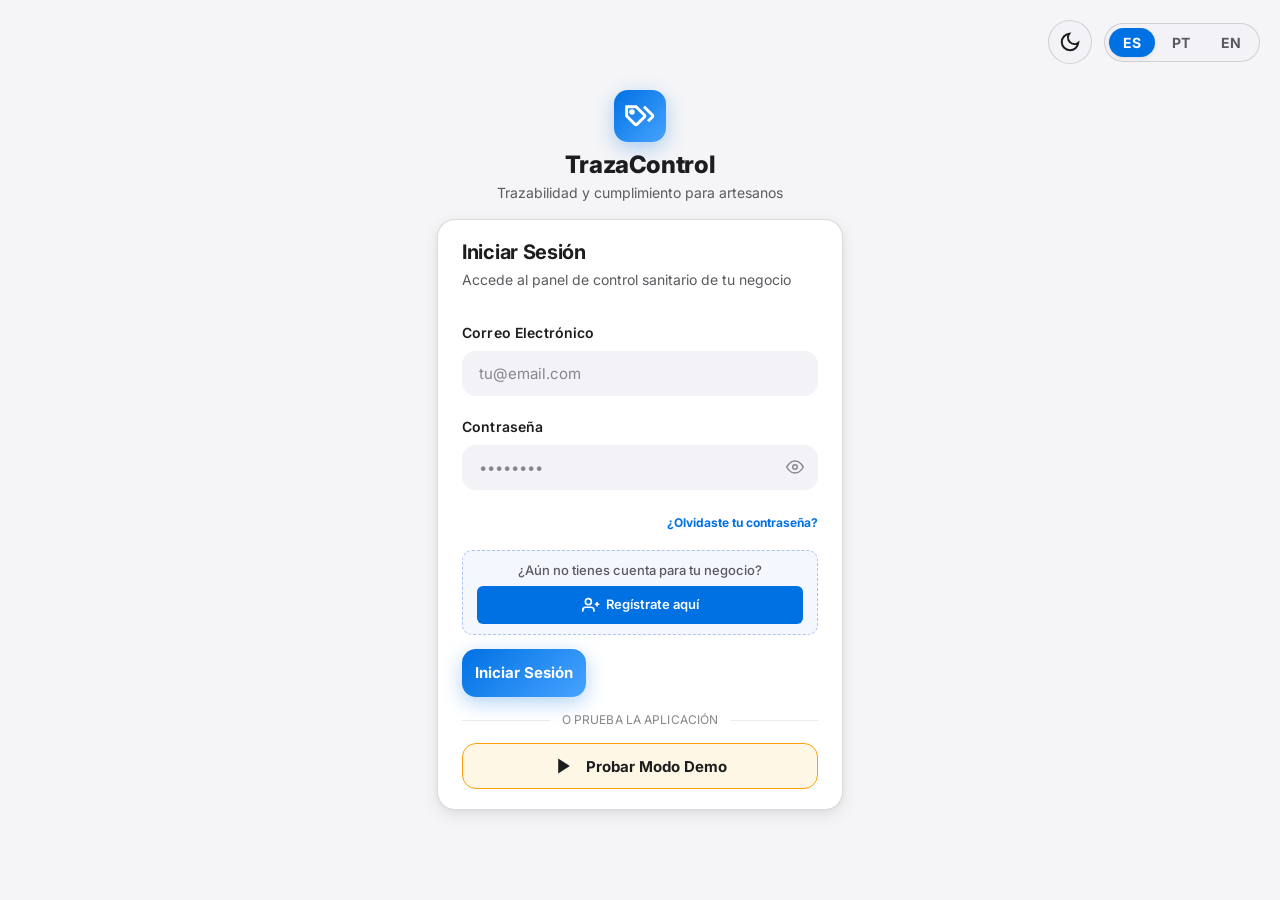
==== public/index.html @ 13695ba3 "Fix login feedback, remove duplicate registration, fix dashboard scroll clearance, and implement glo" ====
<!DOCTYPE html>
<html lang="es">
<head>
    <meta charset="UTF-8">
    <meta name="viewport" content="width=device-width, initial-scale=1.0, maximum-scale=1.0, user-scalable=no, viewport-fit=cover">
    <meta name="description" content="TrazaControl — Sistema Integral de Trazabilidad, APPCC y Seguridad Alimentaria para Pequeños Negocios y Artesanos Locales">
    <meta name="theme-color" content="#0071e3">
    <meta name="apple-mobile-web-app-capable" content="yes">
    <meta name="apple-mobile-web-app-status-bar-style" content="default">
    <title>TrazaControl — Gestión Sanitaria y Trazabilidad</title>

    <!-- Google Fonts: Inter -->
    <link rel="preconnect" href="https://fonts.googleapis.com">
    <link rel="preconnect" href="https://fonts.gstatic.com" crossorigin>
    <link href="https://fonts.googleapis.com/css2?family=Inter:wght@300;400;500;600;700;800&display=swap" rel="stylesheet">
    <link rel="manifest" href="manifest.json">

    <!-- CSS Design System -->
    <link rel="stylesheet" href="css/main.css?v=20260925_SECURE_AUTH_V2">
    <link rel="stylesheet" href="css/animations.css?v=20260925_SECURE_AUTH_V2">
    <link rel="stylesheet" href="css/components.css?v=20260925_SECURE_AUTH_V2">
    <link rel="stylesheet" href="css/layout.css?v=20260925_SECURE_AUTH_V2">
    <link rel="stylesheet" href="css/modules.css?v=20260925_SECURE_AUTH_V2">
</head>
<body>

    <!-- Toast Notification Container -->
    <div id="toast-container" class="toast-container"></div>



    <!-- ============================================================
         AUTH SCREEN (Login / Registration / Demo Entry)
         ============================================================ -->
    <div id="auth-screen" class="auth-screen">
        <!-- Floating Language Selector & Theme Toggle on Auth Screen -->
        <div class="auth-top-bar">
            <button class="theme-toggle-btn" id="auth-theme-toggle-btn" title="Modo Oscuro / Claro" aria-label="Cambiar tema">
                <svg viewBox="0 0 24 24" fill="none" stroke="currentColor" stroke-width="2.2"><path d="M21 12.79A9 9 0 1111.21 3 7 7 0 0021 12.79z"/></svg>
            </button>
            <div class="lang-selector">
                <button type="button" class="lang-btn active" data-lang="es" onclick="App.changeLanguage('es')">ES</button>
                <button type="button" class="lang-btn" data-lang="pt" onclick="App.changeLanguage('pt')">PT</button>
                <button type="button" class="lang-btn" data-lang="en" onclick="App.changeLanguage('en')">EN</button>
            </div>
        </div>

        <div class="auth-container">
            <div class="auth-logo">
                <div class="auth-logo-icon">
                    <svg viewBox="0 0 24 24" fill="none" stroke="currentColor" stroke-width="2.2">
                        <path d="M9 5H2v7l6.29 6.29a1 1 0 001.42 0l5.58-5.58a1 1 0 000-1.42L9 5z"/>
                        <circle cx="6" cy="9" r="1"/>
                        <path d="M15 5l6.29 6.29a1 1 0 010 1.42L18 16"/>
                    </svg>
                </div>
                <h1 data-i18n="app.name">TrazaControl</h1>
                <p class="text-secondary" data-i18n="app.tagline">Gestión de Trazabilidad y APPCC para Pequeños Negocios</p>
            </div>

            <!-- Login Form Card -->
            <div id="login-form-container" class="auth-card">
                <h2 data-i18n="auth.login_title">Iniciar Sesión</h2>
                <p class="auth-subtitle" data-i18n="auth.login_subtitle">Accede al panel de control sanitario de tu negocio</p>

                <div id="login-error" class="form-error mb-4" style="text-align: center;"></div>

                <form id="login-form">
                    <div class="form-group">
                        <label class="form-label" data-i18n="auth.email">Correo Electrónico</label>
                        <input type="email" id="login-email" class="form-input" placeholder="tu@email.com" required autocomplete="username">
                    </div>

                    <div class="form-group">
                        <label class="form-label" data-i18n="auth.password">Contraseña</label>
                        <div class="password-wrapper">
                            <input type="password" id="login-password" class="form-input" placeholder="••••••••" required autocomplete="current-password">
                            <button type="button" class="password-toggle-btn" onclick="Utils.togglePasswordVisibility('login-password', this)" title="Mostrar / Ocultar contraseña" aria-label="Mostrar u ocultar contraseña">
                                <svg viewBox="0 0 24 24" fill="none" stroke="currentColor" stroke-width="2"><path d="M1 12s4-8 11-8 11 8 11 8-4 8-11 8-11-8-11-8z"/><circle cx="12" cy="12" r="3"/></svg>
                            </button>
                        </div>
                    </div>

                    <div style="text-align: right; margin-top: -6px; margin-bottom: 8px;">
                        <button type="button" id="show-forgot-password" class="btn btn-ghost btn-sm" style="font-size: 12px; padding: 0; color: var(--primary);" data-i18n="auth.forgot_password">
                            ¿Olvidaste tu contraseña?
                        </button>
                    </div>

                    <!-- Apartado Regístrate (Solicitado por el usuario, ubicado justo bajo '¿Olvidaste tu contraseña?') -->
                    <div class="auth-register-box" style="margin-top: 6px; margin-bottom: 14px; padding: 10px 14px; background: rgba(37, 99, 235, 0.05); border: 1.5px dashed rgba(37, 99, 235, 0.35); border-radius: 10px; text-align: center;">
                        <div style="font-size: 13px; color: var(--text-secondary); margin-bottom: 6px; font-weight: 500;" data-i18n="auth.no_account_question">¿Aún no tienes cuenta para tu negocio?</div>
                        <button type="button" id="show-register-direct" class="btn btn-sm ripple-container" style="background: var(--primary); color: #fff; font-weight: 600; font-size: 13px; padding: 8px 12px; border: none; border-radius: 6px; display: flex; align-items: center; justify-content: center; gap: 6px; margin: 0 auto; width: 100%;">
                            <svg viewBox="0 0 24 24" width="16" height="16" fill="none" stroke="currentColor" stroke-width="2.2"><path d="M16 21v-2a4 4 0 0 0-4-4H5a4 4 0 0 0-4 4v2"/><circle cx="8.5" cy="7.5" r="4"/><line x1="20" y1="8" x2="20" y2="14"/><line x1="23" y1="11" x2="17" y2="11"/></svg>
                            <span data-i18n="auth.register_direct_btn">Regístrate aquí</span>
                        </button>
                    </div>

                    <!-- Error feedback right above submit button -->
                    <div id="login-error-bottom" class="form-error mb-3" style="text-align: center; justify-content: center; display: none;"></div>

                    <button type="submit" id="login-submit-btn" class="btn btn-primary btn-block ripple-container" style="padding: 13px; font-size: 15px;" data-i18n="auth.login_btn">
                        Iniciar Sesión
                    </button>
                </form>

                <div class="auth-divider">
                    <span data-i18n="auth.or_try_demo">O prueba la aplicación</span>
                </div>

                <!-- One-click Demo Access -->
                <button type="button" id="demo-btn" class="demo-btn ripple-container">
                    <svg viewBox="0 0 24 24" fill="currentColor">
                        <polygon points="5 3 19 12 5 21 5 3"/>
                    </svg>
                    <span data-i18n="auth.try_demo">Probar Modo Demo</span>
                </button>
            </div>

            <!-- Register Form Card -->
            <div id="register-form-container" class="auth-card hidden">
                <h2 data-i18n="auth.register_title">Registrar Negocio en Supabase</h2>
                <p class="auth-subtitle" data-i18n="auth.register_subtitle">Configura el control sanitario para tu obrador, fábrica o tienda</p>

                <div id="register-error" class="form-error mb-4" style="text-align: center;"></div>

                <form id="register-form">
                    <div class="form-group">
                        <label class="form-label" data-i18n="auth.business_name">Nombre del Negocio / Razón Social</label>
                        <input type="text" id="register-business" class="form-input" placeholder="Ej: Panadería El Obrador / Embutidos Sierra" required>
                    </div>

                    <div class="grid-2">
                        <div class="form-group">
                            <label class="form-label" data-i18n="auth.owner_name">Responsable / Titular</label>
                            <input type="text" id="register-name" class="form-input" placeholder="Nombre y apellidos" required>
                        </div>
                        <div class="form-group">
                            <label class="form-label" data-i18n="auth.business_type">Tipo de Negocio</label>
                            <select id="register-type" class="form-select" required>
                                <option value="bakery" data-i18n="auth.business_types.bakery">Panadería / Pastelería</option>
                                <option value="butchery" data-i18n="auth.business_types.butchery">Carnicería / Charcutería / Matadero</option>
                                <option value="curing" data-i18n="auth.business_types.curing">Secadero / Jamones / Embutidos</option>
                                <option value="dairy" data-i18n="auth.business_types.dairy">Quesería / Lácteos</option>
                                <option value="canning" data-i18n="auth.business_types.canning">Conservas Artesanales</option>
                                <option value="honey" data-i18n="auth.business_types.honey">Miel / Apicultura</option>
                                <option value="brewery" data-i18n="auth.business_types.brewery">Cervecería Artesanal</option>
                                <option value="restaurant" data-i18n="auth.business_types.restaurant">Restauración / Catering</option>
                                <option value="other" data-i18n="auth.business_types.other">Otro Negocio Alimentario</option>
                            </select>
                        </div>
                    </div>

                    <div class="grid-2">
                        <div class="form-group">
                            <label class="form-label" data-i18n="auth.cif_label">NIF / CIF o Registro Sanitario</label>
                            <input type="text" id="register-cif" class="form-input" placeholder="Ej: B12345678 / ES-10.000/B">
                        </div>
                        <div class="form-group">
                            <label class="form-label" data-i18n="auth.phone_label">Teléfono de Contacto</label>
                            <input type="tel" id="register-phone" class="form-input" placeholder="Ej: 600123456">
                        </div>
                    </div>

                    <div class="form-group">
                        <label class="form-label" data-i18n="auth.email">Correo Electrónico (Tu usuario)</label>
                        <input type="email" id="register-email" class="form-input" placeholder="tu@email.com" required autocomplete="username">
                    </div>

                    <div class="grid-2">
                        <div class="form-group">
                            <label class="form-label" data-i18n="auth.password">Contraseña</label>
                            <div class="password-wrapper">
                                <input type="password" id="register-password" class="form-input" placeholder="Mín. 8 caracteres" required autocomplete="new-password">
                                <button type="button" class="password-toggle-btn" onclick="Utils.togglePasswordVisibility('register-password', this)" title="Mostrar / Ocultar contraseña">
                                    <svg viewBox="0 0 24 24" fill="none" stroke="currentColor" stroke-width="2"><path d="M1 12s4-8 11-8 11 8 11 8-4 8-11 8-11-8-11-8z"/><circle cx="12" cy="12" r="3"/></svg>
                                </button>
                            </div>
                        </div>
                        <div class="form-group">
                            <label class="form-label" data-i18n="auth.confirm_password">Confirmar Contraseña</label>
                            <div class="password-wrapper">
                                <input type="password" id="register-confirm-password" class="form-input" placeholder="Repite contraseña" required autocomplete="new-password">
                                <button type="button" class="password-toggle-btn" onclick="Utils.togglePasswordVisibility('register-confirm-password', this)" title="Mostrar / Ocultar contraseña">
                                    <svg viewBox="0 0 24 24" fill="none" stroke="currentColor" stroke-width="2"><path d="M1 12s4-8 11-8 11 8 11 8-4 8-11 8-11-8-11-8z"/><circle cx="12" cy="12" r="3"/></svg>
                                </button>
                            </div>
                        </div>
                    </div>

                    <button type="submit" class="btn btn-primary btn-block ripple-container" style="padding: 13px; font-size: 15px;" data-i18n="auth.register_btn">
                        Guardar Datos en Supabase y Comenzar
                    </button>
                </form>

                <div class="auth-footer">
                    <span data-i18n="auth.have_account">¿Ya tienes cuenta?</span>
                    <button type="button" id="show-login" data-i18n="auth.login_link">Iniciar Sesión</button>
                </div>
            </div>

            <!-- Forgot Password Card -->
            <div id="forgot-form-container" class="auth-card hidden">
                <h2 data-i18n="auth.forgot_title">Recuperar Contraseña</h2>
                <p class="auth-subtitle" data-i18n="auth.forgot_subtitle">Introduce tu correo para recibir las instrucciones de recuperación</p>

                <div id="forgot-error" class="form-error mb-4" style="text-align: center;"></div>
                <div id="forgot-success" class="alert alert-success mb-4 hidden" style="padding: 12px; font-size: 13px; border-radius: 8px; text-align: center;"></div>

                <form id="forgot-form">
                    <div class="form-group">
                        <label class="form-label" data-i18n="auth.email">Correo Electrónico</label>
                        <input type="email" id="forgot-email" class="form-input" placeholder="tu@email.com" required autocomplete="username">
                    </div>

                    <button type="submit" class="btn btn-primary btn-block ripple-container" style="padding: 13px; font-size: 15px;" data-i18n="auth.send_recovery_btn">
                        Enviar Enlace de Recuperación
                    </button>
                </form>

                <div class="auth-footer">
                    <button type="button" id="show-login-from-forgot" data-i18n="auth.back_to_login">← Volver a Iniciar Sesión</button>
                </div>
            </div>
        </div>
    </div>

    <!-- ============================================================
         MAIN APP SHELL (Sidebar, Header, Main Content, Bottom Nav)
         ============================================================ -->
    <div id="app-container" class="app-container">

        <!-- Mobile Dimmer Overlay -->
        <div id="sidebar-overlay" class="sidebar-overlay" onclick="App.closeMobileMenu()"></div>

        <!-- Sidebar Navigation -->
        <aside id="sidebar" class="sidebar">
            <div class="sidebar-header">
                <div class="sidebar-logo">
                    <svg viewBox="0 0 24 24" fill="none" stroke="currentColor" stroke-width="2.2">
                        <path d="M9 5H2v7l6.29 6.29a1 1 0 001.42 0l5.58-5.58a1 1 0 000-1.42L9 5z"/>
                        <circle cx="6" cy="9" r="1"/>
                    </svg>
                </div>
                <div class="sidebar-brand">
                    <span class="sidebar-brand-name" data-i18n="app.name">TrazaControl</span>
                    <span class="sidebar-brand-tagline">APPCC & Trazabilidad</span>
                </div>
            </div>

            <!-- Desktop Collapse Toggle Button -->
            <button id="sidebar-toggle" class="sidebar-toggle" title="Contraer barra lateral" aria-label="Contraer barra lateral">
                <svg viewBox="0 0 24 24" fill="none" stroke="currentColor" stroke-width="2.5">
                    <polyline points="15 18 9 12 15 6"/>
                </svg>
            </button>

            <!-- Navigation Links Container -->
            <nav id="sidebar-nav" class="sidebar-nav"></nav>

            <!-- Sidebar User Profile Footer -->
            <div class="sidebar-footer">
                <div class="sidebar-user" id="sidebar-user-container">
                    <div class="avatar avatar-sm avatar-primary" id="sidebar-user-avatar">TC</div>
                    <div class="sidebar-user-info">
                        <div class="sidebar-user-name" id="sidebar-user-name">Usuario</div>
                        <div class="sidebar-user-email" id="sidebar-user-email">email@negocio.es</div>
                    </div>
                </div>
            </div>
        </aside>

        <!-- Main Content Area Wrapper -->
        <div class="main-content">
            <!-- Top Sticky Glass Header -->
            <header class="top-header">
                <div class="top-header-left">
                    <button class="mobile-menu-btn" id="mobile-menu-btn" onclick="App.toggleMobileMenu()" aria-label="Abrir Menú">
                        <div class="hamburger">
                            <span class="hamburger-line"></span>
                            <span class="hamburger-line"></span>
                            <span class="hamburger-line"></span>
                        </div>
                    </button>
                    <h1 class="page-title" id="page-title" data-i18n="nav.dashboard">Panel Principal</h1>
                </div>

                <div class="top-header-right">
                    <!-- Connection & Offline Sync Status Pill -->
                    <div id="connection-status-badge" class="connection-status-badge online" title="Estado de conexión con Supabase. Haz clic para sincronizar">
                        <span class="status-indicator-dot"></span>
                        <span class="status-text" id="connection-status-text" data-i18n="app.online">En línea</span>
                        <button type="button" id="manual-sync-btn" class="manual-sync-btn hidden" title="Sincronizar ahora con la nube" aria-label="Sincronizar">
                            <svg viewBox="0 0 24 24" fill="none" stroke="currentColor" stroke-width="2.2">
                                <path d="M21.5 2v6h-6M21.34 15.57a10 10 0 1 1-.57-8.38l5.67-5.67"/>
                            </svg>
                        </button>
                    </div>

                    <!-- Light / Dark Mode Toggle Button -->
                    <button class="theme-toggle-btn" id="theme-toggle-btn" title="Modo Oscuro / Claro" aria-label="Cambiar tema">
                        <svg viewBox="0 0 24 24" fill="none" stroke="currentColor" stroke-width="2.2"><path d="M21 12.79A9 9 0 1111.21 3 7 7 0 0021 12.79z"/></svg>
                    </button>

                    <!-- Header Logout Button -->
                    <button class="theme-toggle-btn header-logout-btn" id="header-logout-btn" title="Cerrar Sesión / Salir" aria-label="Cerrar Sesión">
                        <svg viewBox="0 0 24 24" fill="none" stroke="currentColor" stroke-width="2.2">
                            <path d="M9 21H5a2 2 0 01-2-2V5a2 2 0 012-2h4"/>
                            <polyline points="16 17 21 12 16 7"/>
                            <line x1="21" y1="12" x2="9" y2="12"/>
                        </svg>
                    </button>

                    <!-- Real-time Language Switcher ES / PT / EN -->
                    <div class="lang-selector">
                        <button type="button" class="lang-btn active" data-lang="es" onclick="App.changeLanguage('es')">ES</button>
                        <button type="button" class="lang-btn" data-lang="pt" onclick="App.changeLanguage('pt')">PT</button>
                        <button type="button" class="lang-btn" data-lang="en" onclick="App.changeLanguage('en')">EN</button>
                    </div>

                    <!-- Quick Notifications Bell -->
                    <div class="header-notifications">
                        <button class="notification-btn" onclick="App.navigateTo('dashboard')" aria-label="Notificaciones">
                            <svg viewBox="0 0 24 24" width="22" height="22" fill="none" stroke="currentColor" stroke-width="2.2">
                                <path d="M18 8A6 6 0 006 8c0 7-3 9-3 9h18s-3-2-3-9"/>
                                <path d="M13.73 21a2 2 0 01-3.46 0"/>
                            </svg>
                        </button>
                    </div>
                </div>
            </header>

            <!-- Offline Notification Banner (Para cámaras frigoríficas, secaderos y mataderos sin cobertura) -->
            <div id="offline-notification-bar" class="offline-notification-bar hidden">
                <div class="offline-bar-content">
                    <span class="offline-badge-icon">📡</span>
                    <div class="offline-message">
                        <strong data-i18n="offline.banner_title">Modo Sin Cobertura Activo (Cámaras / Secadero)</strong>
                        <span data-i18n="offline.banner_desc">Puedes seguir registrando temperaturas, lotes y tareas normalmente. Se guardan en este dispositivo y se sincronizarán al recuperar cobertura.</span>
                    </div>
                    <span id="offline-pending-badge" class="offline-pending-count">0 pendientes</span>
                </div>
            </div>

            <!-- Dynamic Views Injection Area -->
            <main class="content-area" id="content-area"></main>
        </div>

        <!-- Mobile Bottom Navigation Bar -->
        <nav class="bottom-nav" id="bottom-nav">
            <div class="bottom-nav-items" id="bottom-nav-items"></div>
        </nav>
    </div>

    <!-- Supabase Cloud Backend Configuration Modal -->
    <div id="supabase-modal" class="modal-overlay hidden">
        <div class="modal modal-lg">
            <div class="modal-header">
                <h3>⚙️ Configuración Supabase Cloud Backend</h3>
                <button class="modal-close" onclick="Utils.closeModal('supabase-modal')">
                    <svg viewBox="0 0 24 24" fill="none" stroke="currentColor" stroke-width="2"><path d="M18 6L6 18M6 6l12 12"/></svg>
                </button>
            </div>
            <div class="modal-body">
                <p class="text-secondary mb-4" style="font-size: 14px;">
                    Introduce el <strong>Project URL</strong> y la <strong>Anon / Public API Key</strong> de tu proyecto <code>trazacontrol</code> en Supabase para sincronizar usuarios y registros en tiempo real en la nube.
                </p>
                <form id="supabase-config-form" onsubmit="event.preventDefault(); SupabaseConfig.saveConfigFromModal();">
                    <div class="form-group">
                        <label class="form-label">Project URL (Supabase)</label>
                        <input type="url" id="supabase-url-input" class="form-input" placeholder="https://xxxxxxxxxxxxxxxxxxxx.supabase.co" required>
                        <span class="text-tertiary" style="font-size: 11px;">Encuéntralo en Supabase Dashboard &gt; Project Settings &gt; API &gt; Project URL</span>
                    </div>
                    <div class="form-group">
                        <label class="form-label">Anon / Public API Key</label>
                        <input type="text" id="supabase-key-input" class="form-input" placeholder="eyJhbGciOiJIUzI1NiIsInR5cCI6IkpXVCJ9..." required>
                        <span class="text-tertiary" style="font-size: 11px;">Encuéntralo en Supabase Dashboard &gt; Project Settings &gt; API &gt; Project API keys (anon public)</span>
                    </div>
                    <div class="modal-footer" style="padding: 12px 0 0 0; margin-top: 16px;">
                        <button type="button" class="btn btn-secondary" onclick="Utils.closeModal('supabase-modal')">Cerrar</button>
                        <button type="submit" class="btn btn-primary ripple-container">Guardar y Probar Conexión</button>
                    </div>
                </form>
            </div>
        </div>
    </div>

    <!-- Password Reset / Update Modal (Triggered on password recovery) -->
    <div id="update-password-modal" class="modal-overlay hidden">
        <div class="modal">
            <div class="modal-header">
                <h3>Establecer Nueva Contraseña</h3>
            </div>
            <div class="modal-body">
                <p class="text-secondary mb-4" style="font-size: 13px;">Introduce tu nueva contraseña segura para acceder a TrazaControl.</p>
                <div id="update-password-error" class="form-error mb-3" style="text-align: center;"></div>
                <form id="update-password-form">
                    <div class="form-group">
                        <label class="form-label">Nueva Contraseña</label>
                        <div class="password-wrapper">
                            <input type="password" id="reset-new-password" class="form-input" placeholder="Mínimo 8 caracteres" required autocomplete="new-password">
                            <button type="button" class="password-toggle-btn" onclick="Utils.togglePasswordVisibility('reset-new-password', this)" title="Mostrar / Ocultar contraseña">
                                <svg viewBox="0 0 24 24" fill="none" stroke="currentColor" stroke-width="2"><path d="M1 12s4-8 11-8 11 8 11 8-4 8-11 8-11-8-11-8z"/><circle cx="12" cy="12" r="3"/></svg>
                            </button>
                        </div>
                    </div>
                    <div class="form-group">
                        <label class="form-label">Confirmar Contraseña</label>
                        <div class="password-wrapper">
                            <input type="password" id="reset-confirm-password" class="form-input" placeholder="Repite la contraseña" required autocomplete="new-password">
                            <button type="button" class="password-toggle-btn" onclick="Utils.togglePasswordVisibility('reset-confirm-password', this)" title="Mostrar / Ocultar contraseña">
                                <svg viewBox="0 0 24 24" fill="none" stroke="currentColor" stroke-width="2"><path d="M1 12s4-8 11-8 11 8 11 8-4 8-11 8-11-8-11-8z"/><circle cx="12" cy="12" r="3"/></svg>
                            </button>
                        </div>
                    </div>
                    <div class="modal-footer" style="padding: 12px 0 0 0; margin-top: 16px;">
                        <button type="submit" class="btn btn-primary btn-block ripple-container">Guardar Contraseña</button>
                    </div>
                </form>
            </div>
        </div>
    </div>

    <!-- ============================================================
         SCRIPTS: Core Libraries & Modules (Loaded in dependency order)
         ============================================================ -->
    <!-- 0. Supabase Backend SDK (Local Vendor Bundle) & Configuration -->
    <script src="js/vendor/supabase.min.js"></script>
    <script src="js/supabase-config.js?v=20260828_SUPABASE"></script>

    <!-- 1. Database & Persistence Layer -->
    <script src="js/db.js?v=20260925_OFFLINE_V1"></script>
    <!-- 1b. Offline Synchronization Engine (Cold rooms / Secaderos) -->
    <script src="js/sync.js?v=20260925_OFFLINE_V1"></script>

    <!-- 2. Utilities & Helper Functions -->
    <script src="js/utils.js?v=20260925_OFFLINE_V1"></script>

    <!-- 3. Internationalization Engine (ES/PT/EN) -->
    <script src="js/i18n.js?v=20260925_OFFLINE_V1"></script>

    <!-- 4. User Authentication & Session Engine -->
    <script src="js/auth.js?v=20260925_OFFLINE_V1"></script>

    <!-- 6. Demo Dataset Generator -->
    <script src="js/demo-data.js?v=20260925_OFFLINE_V1"></script>

    <!-- 7. Functional Business Modules -->
    <script src="js/modules/dashboard.js?v=20260925_OFFLINE_V1"></script>
    <script src="js/modules/traceability.js?v=20260925_OFFLINE_V1"></script>
    <script src="js/modules/temperature.js?v=20260925_OFFLINE_V1"></script>
    <script src="js/modules/pest-control.js?v=20260925_OFFLINE_V1"></script>
    <script src="js/modules/cleaning.js?v=20260925_OFFLINE_V1"></script>
    <script src="js/modules/water.js?v=20260925_OFFLINE_V1"></script>
    <script src="js/modules/incidents.js?v=20260925_OFFLINE_V1"></script>
    <script src="js/modules/stock.js?v=20260925_OFFLINE_V1"></script>
    <script src="js/modules/recipes.js?v=20260925_OFFLINE_V1"></script>
    <script src="js/modules/suppliers.js?v=20260925_OFFLINE_V1"></script>
    <script src="js/modules/goods-entry.js?v=20260925_OFFLINE_V1"></script>
    <script src="js/modules/reports.js?v=20260925_OFFLINE_V1"></script>

    <!-- 8. Master Application Orchestrator & Router -->
    <script src="js/app.js?v=20260925_OFFLINE_V1"></script>
</body>
</html>
---- public/css/main.css ----
/* ============================================================
   TrazaControl — Design System (Apple-Inspired)
   Premium visual system with Accessible Sizing & Dark/Light Themes
   ============================================================ */

/* ---- Google Fonts ---- */
@import url('https://fonts.googleapis.com/css2?family=Inter:wght@300;400;500;600;700;800&display=swap');

/* ============================================================
   CSS Custom Properties — Light Theme (Default)
   ============================================================ */
:root {
    /* ---- Primary Palette ---- */
    --primary: #0071E3;
    --primary-hover: #005BB5;
    --primary-light: #47A3FF;
    --primary-ultra-light: #EBF5FF;
    --primary-gradient: linear-gradient(135deg, #0071E3 0%, #47A3FF 100%);
    --primary-gradient-hover: linear-gradient(135deg, #005BB5 0%, #3095FF 100%);

    /* ---- Semantic Colors ---- */
    --success: #28CD41;
    --success-light: #EAFBF0;
    --success-hover: #22B038;
    --warning: #FF9F0A;
    --warning-light: #FFF7E6;
    --warning-hover: #E08C08;
    --danger: #FF3B30;
    --danger-light: #FFEBEA;
    --danger-hover: #D92D23;
    --info: #5E5CE6;
    --info-light: #F0F0FC;

    /* ---- Neutral Palette ---- */
    --gray-50: #F9FAFB;
    --gray-100: #F2F2F7;
    --gray-200: #E5E5EA;
    --gray-300: #D1D1D6;
    --gray-400: #C7C7CC;
    --gray-500: #AEAEB2;
    --gray-600: #8E8E93;
    --gray-700: #636366;
    --gray-800: #3A3A3C;
    --gray-900: #2C2C2E;
    --gray-950: #1C1C1E;

    /* ---- Background Colors ---- */
    --bg-primary: #F5F5F7;
    --bg-secondary: #FFFFFF;
    --bg-card: #FFFFFF;
    --bg-card-hover: #FBFBFC;
    --bg-glass: rgba(255, 255, 255, 0.78);
    --bg-glass-strong: rgba(255, 255, 255, 0.92);
    --bg-overlay: rgba(0, 0, 0, 0.45);
    --bg-sidebar: #FFFFFF;
    --bg-input: #F2F2F7;
    --bg-input-focus: #FFFFFF;

    /* ---- Text Colors (High Contrast for Readability) ---- */
    --text-primary: #1D1D1F;
    --text-secondary: #5A5A60;
    --text-tertiary: #86868B;
    --text-inverse: #FFFFFF;
    --text-link: #0071E3;

    /* ---- Border Colors ---- */
    --border-light: rgba(0, 0, 0, 0.08);
    --border-medium: rgba(0, 0, 0, 0.14);
    --border-strong: rgba(0, 0, 0, 0.22);
    --border-focus: #0071E3;
    --border-success: #28CD41;
    --border-warning: #FF9F0A;
    --border-danger: #FF3B30;

    /* ---- Shadows ---- */
    --shadow-xs: 0 1px 2px rgba(0, 0, 0, 0.05);
    --shadow-sm: 0 2px 5px rgba(0, 0, 0, 0.06), 0 1px 2px rgba(0, 0, 0, 0.04);
    --shadow-md: 0 6px 18px rgba(0, 0, 0, 0.08), 0 2px 6px rgba(0, 0, 0, 0.04);
    --shadow-lg: 0 12px 36px rgba(0, 0, 0, 0.1), 0 4px 12px rgba(0, 0, 0, 0.05);
    --shadow-xl: 0 20px 50px rgba(0, 0, 0, 0.14), 0 8px 20px rgba(0, 0, 0, 0.06);
    --shadow-2xl: 0 30px 70px rgba(0, 0, 0, 0.18), 0 12px 28px rgba(0, 0, 0, 0.08);
    --shadow-primary: 0 6px 20px rgba(0, 113, 227, 0.3);
    --shadow-card-hover: 0 14px 40px rgba(0, 0, 0, 0.12), 0 4px 12px rgba(0, 0, 0, 0.06);

    /* ---- Border Radius ---- */
    --radius-xs: 8px;
    --radius-sm: 10px;
    --radius-md: 14px;
    --radius-lg: 18px;
    --radius-xl: 24px;
    --radius-2xl: 30px;
    --radius-full: 9999px;

    /* ---- Spacing Scale ---- */
    --space-1: 4px;
    --space-2: 8px;
    --space-3: 12px;
    --space-4: 16px;
    --space-5: 20px;
    --space-6: 24px;
    --space-7: 28px;
    --space-8: 32px;
    --space-10: 40px;
    --space-12: 48px;

    /* ---- Calibrated Typography (Clear, Sharp & Readable) ---- */
    --font-family: 'Inter', -apple-system, BlinkMacSystemFont, 'SF Pro Display', 'Segoe UI', Roboto, sans-serif;
    --font-mono: 'SF Mono', Consolas, Menlo, monospace;

    --text-xs: 0.75rem;     /* 12px */
    --text-sm: 0.875rem;    /* 14px */
    --text-base: 0.9375rem; /* 15px */
    --text-md: 1rem;        /* 16px */
    --text-lg: 1.125rem;    /* 18px */
    --text-xl: 1.25rem;     /* 20px */
    --text-2xl: 1.5rem;     /* 24px */
    --text-3xl: 1.875rem;   /* 30px */
    --text-4xl: 2.25rem;    /* 36px */

    --leading-tight: 1.25;
    --leading-normal: 1.5;
    --leading-relaxed: 1.6;

    --tracking-tight: -0.015em;
    --tracking-normal: 0;
    --tracking-wide: 0.01em;

    /* ---- Layout Dimensions ---- */
    --sidebar-width: 250px;
    --sidebar-collapsed-width: 76px;
    --header-height: 64px;
    --bottom-nav-height: 68px;

    /* ---- Z-Index Scale ---- */
    --z-dropdown: 1000;
    --z-sticky: 1020;
    --z-fixed: 1030;
    --z-overlay: 1040;
    --z-modal: 1050;
    --z-toast: 1060;
    --z-tooltip: 1070;

    /* ---- Transitions ---- */
    --ease-out: cubic-bezier(0.16, 1, 0.3, 1);
    --duration-fast: 180ms;
    --duration-normal: 260ms;
    --duration-slow: 380ms;
}

/* ============================================================
   Dark Theme Overrides [data-theme="dark"]
   ============================================================ */
[data-theme="dark"] {
    --primary: #2997FF;
    --primary-hover: #47A3FF;
    --primary-light: #70B8FF;
    --primary-ultra-light: rgba(41, 151, 255, 0.16);
    --primary-gradient: linear-gradient(135deg, #2997FF 0%, #70B8FF 100%);
    --primary-gradient-hover: linear-gradient(135deg, #47A3FF 0%, #8AC5FF 100%);

    --success: #30D158;
    --success-light: rgba(48, 209, 88, 0.16);
    --success-hover: #34E062;
    --warning: #FF9F0A;
    --warning-light: rgba(255, 159, 10, 0.16);
    --warning-hover: #FFB340;
    --danger: #FF453A;
    --danger-light: rgba(255, 69, 58, 0.18);
    --danger-hover: #FF6961;
    --info: #6B68FF;
    --info-light: rgba(107, 104, 255, 0.16);

    --gray-50: #1C1C1E;
    --gray-100: #2C2C2E;
    --gray-200: #3A3A3C;
    --gray-300: #48484A;
    --gray-400: #636366;
    --gray-500: #8E8E93;
    --gray-600: #AEAEB2;
    --gray-700: #C7C7CC;
    --gray-800: #D1D1D6;
    --gray-900: #E5E5EA;
    --gray-950: #F2F2F7;

    --bg-primary: #000000;
    --bg-secondary: #121214;
    --bg-card: #1C1C1E;
    --bg-card-hover: #242426;
    --bg-glass: rgba(28, 28, 30, 0.82);
    --bg-glass-strong: rgba(28, 28, 30, 0.94);
    --bg-overlay: rgba(0, 0, 0, 0.75);
    --bg-sidebar: #121214;
    --bg-input: #2C2C2E;
    --bg-input-focus: #3A3A3C;

    --text-primary: #FFFFFF;
    --text-secondary: #B0B0B8;
    --text-tertiary: #808088;
    --text-inverse: #1C1C1E;
    --text-link: #2997FF;

    --border-light: rgba(255, 255, 255, 0.1);
    --border-medium: rgba(255, 255, 255, 0.18);
    --border-strong: rgba(255, 255, 255, 0.28);
    --border-focus: #2997FF;

    --shadow-xs: 0 1px 2px rgba(0, 0, 0, 0.4);
    --shadow-sm: 0 2px 6px rgba(0, 0, 0, 0.4);
    --shadow-md: 0 8px 24px rgba(0, 0, 0, 0.45);
    --shadow-lg: 0 16px 44px rgba(0, 0, 0, 0.55);
    --shadow-card-hover: 0 18px 48px rgba(0, 0, 0, 0.65);
}

/* ============================================================
   Base / Reset Styles
   ============================================================ */
*, *::before, *::after {
    box-sizing: border-box;
    margin: 0;
    padding: 0;
}

html {
    font-size: 16px;
    -webkit-text-size-adjust: 100%;
    -webkit-font-smoothing: antialiased;
    -moz-osx-font-smoothing: grayscale;
    text-rendering: optimizeLegibility;
}

body {
    font-family: var(--font-family);
    font-size: var(--text-base);
    line-height: var(--leading-normal);
    color: var(--text-primary);
    background-color: var(--bg-primary);
    overflow-x: hidden;
    min-height: 100vh;
    transition: background-color var(--duration-normal) var(--ease-out), color var(--duration-normal) var(--ease-out);
}

/* ============================================================
   Typography
   ============================================================ */
h1, h2, h3, h4, h5, h6 {
    font-family: var(--font-family);
    color: var(--text-primary);
    font-weight: 700;
    line-height: var(--leading-tight);
    letter-spacing: var(--tracking-tight);
}

h1 { font-size: var(--text-4xl); font-weight: 800; }
h2 { font-size: var(--text-3xl); }
h3 { font-size: var(--text-2xl); }
h4 { font-size: var(--text-xl); font-weight: 600; }
h5 { font-size: var(--text-lg); font-weight: 600; }
h6 { font-size: var(--text-md); font-weight: 600; }

p {
    margin-bottom: var(--space-4);
    color: var(--text-secondary);
}

p:last-child {
    margin-bottom: 0;
}

strong, b {
    font-weight: 600;
    color: var(--text-primary);
}

a {
    color: var(--text-link);
    text-decoration: none;
    transition: color var(--duration-fast) var(--ease-out);
}

a:hover {
    color: var(--primary-hover);
}

code {
    font-family: var(--font-mono);
    font-size: 0.9em;
    padding: 3px 8px;
    border-radius: var(--radius-xs);
    background: var(--gray-100);
    color: var(--primary);
    font-weight: 600;
}

/* ============================================================
   Accessibility: High Contrast & Visible Elements
   ============================================================ */
:focus-visible {
    outline: 3px solid var(--primary);
    outline-offset: 2px;
}

button, input, select, textarea {
    font-family: inherit;
    font-size: inherit;
}

button {
    cursor: pointer;
    border: none;
    background: none;
    color: inherit;
    touch-action: manipulation;
}

/* Selection */
::selection {
    background: var(--primary-ultra-light);
    color: var(--primary);
}

/* Scrollbar */
::-webkit-scrollbar {
    width: 8px;
    height: 8px;
}

::-webkit-scrollbar-track {
    background: transparent;
}

::-webkit-scrollbar-thumb {
    background: var(--gray-300);
    border-radius: var(--radius-full);
}

::-webkit-scrollbar-thumb:hover {
    background: var(--gray-400);
}

/* ============================================================
   Utility Classes
   ============================================================ */
.hidden { display: none !important; }
.flex { display: flex; }
.flex-col { flex-direction: column; }
.items-center { align-items: center; }
.justify-between { justify-content: space-between; }
.justify-center { justify-content: center; }
.gap-2 { gap: var(--space-2); }
.gap-3 { gap: var(--space-3); }
.gap-4 { gap: var(--space-4); }
.gap-6 { gap: var(--space-6); }
.flex-wrap { flex-wrap: wrap; }
.text-center { text-align: center; }
.text-right { text-align: right; }
.font-semibold { font-weight: 600; }
.font-bold { font-weight: 700; }
.text-sm { font-size: var(--text-sm); }
.text-xs { font-size: var(--text-xs); }
.text-2xl { font-size: var(--text-2xl); }
.text-secondary { color: var(--text-secondary); }
.text-danger { color: var(--danger) !important; }
.text-success { color: var(--success) !important; }
.text-warning { color: var(--warning) !important; }
.mb-2 { margin-bottom: var(--space-2); }
.mb-4 { margin-bottom: var(--space-4); }
.mb-6 { margin-bottom: var(--space-6); }
.mb-8 { margin-bottom: var(--space-8); }
.mt-2 { margin-top: var(--space-2); }
.mt-4 { margin-top: var(--space-4); }
.mt-8 { margin-top: var(--space-8); }
.ml-auto { margin-left: auto; }
.divider {
    height: 1px;
    background: var(--border-light);
    margin: var(--space-6) 0;
}
---- public/css/animations.css ----
/* ============================================================
   TrazaControl — Animations & Transitions
   Premium micro-animations for delightful UX
   ============================================================ */

/* ============================================================
   Keyframe Definitions
   ============================================================ */

/* ---- Fade Animations ---- */
@keyframes fadeIn {
    from { opacity: 0; }
    to { opacity: 1; }
}

@keyframes fadeOut {
    from { opacity: 1; }
    to { opacity: 0; }
}

@keyframes fadeInUp {
    from {
        opacity: 0;
        transform: translateY(20px);
    }
    to {
        opacity: 1;
        transform: translateY(0);
    }
}

@keyframes fadeInDown {
    from {
        opacity: 0;
        transform: translateY(-20px);
    }
    to {
        opacity: 1;
        transform: translateY(0);
    }
}

@keyframes fadeInLeft {
    from {
        opacity: 0;
        transform: translateX(-20px);
    }
    to {
        opacity: 1;
        transform: translateX(0);
    }
}

@keyframes fadeInRight {
    from {
        opacity: 0;
        transform: translateX(20px);
    }
    to {
        opacity: 1;
        transform: translateX(0);
    }
}

/* ---- Scale Animations ---- */
@keyframes scaleIn {
    from {
        opacity: 0;
        transform: scale(0.9);
    }
    to {
        opacity: 1;
        transform: scale(1);
    }
}

@keyframes scaleOut {
    from {
        opacity: 1;
        transform: scale(1);
    }
    to {
        opacity: 0;
        transform: scale(0.9);
    }
}

@keyframes popIn {
    0% {
        opacity: 0;
        transform: scale(0.5);
    }
    70% {
        transform: scale(1.05);
    }
    100% {
        opacity: 1;
        transform: scale(1);
    }
}

@keyframes bounceIn {
    0% {
        opacity: 0;
        transform: scale(0.3);
    }
    50% {
        transform: scale(1.05);
    }
    70% {
        transform: scale(0.95);
    }
    100% {
        opacity: 1;
        transform: scale(1);
    }
}

/* ---- Slide Animations ---- */
@keyframes slideInRight {
    from {
        opacity: 0;
        transform: translateX(100%);
    }
    to {
        opacity: 1;
        transform: translateX(0);
    }
}

@keyframes slideOutRight {
    from {
        opacity: 1;
        transform: translateX(0);
    }
    to {
        opacity: 0;
        transform: translateX(100%);
    }
}

@keyframes slideInLeft {
    from {
        opacity: 0;
        transform: translateX(-100%);
    }
    to {
        opacity: 1;
        transform: translateX(0);
    }
}

@keyframes slideInUp {
    from {
        transform: translateY(100%);
    }
    to {
        transform: translateY(0);
    }
}

@keyframes slideInDown {
    from {
        transform: translateY(-100%);
    }
    to {
        transform: translateY(0);
    }
}

@keyframes slideOutDown {
    from {
        transform: translateY(0);
    }
    to {
        transform: translateY(100%);
    }
}

/* ---- Pulse & Glow ---- */
@keyframes pulse {
    0%, 100% {
        opacity: 1;
    }
    50% {
        opacity: 0.5;
    }
}

@keyframes pulseRing {
    0% {
        transform: scale(0.8);
        opacity: 1;
    }
    100% {
        transform: scale(2.2);
        opacity: 0;
    }
}

@keyframes glow {
    0%, 100% {
        box-shadow: 0 0 5px rgba(0, 122, 255, 0.3);
    }
    50% {
        box-shadow: 0 0 20px rgba(0, 122, 255, 0.6);
    }
}

@keyframes borderGlow {
    0%, 100% {
        border-color: var(--primary);
        box-shadow: 0 0 0 0 rgba(0, 122, 255, 0);
    }
    50% {
        border-color: var(--primary-light);
        box-shadow: 0 0 0 4px rgba(0, 122, 255, 0.1);
    }
}

/* ---- Ripple Effect ---- */
@keyframes ripple {
    to {
        transform: scale(4);
        opacity: 0;
    }
}

/* ---- Skeleton Loading ---- */
@keyframes shimmer {
    0% {
        background-position: -200% 0;
    }
    100% {
        background-position: 200% 0;
    }
}

/* ---- Spin ---- */
@keyframes spin {
    from {
        transform: rotate(0deg);
    }
    to {
        transform: rotate(360deg);
    }
}

/* ---- Shake ---- */
@keyframes shake {
    0%, 100% { transform: translateX(0); }
    10%, 30%, 50%, 70%, 90% { transform: translateX(-4px); }
    20%, 40%, 60%, 80% { transform: translateX(4px); }
}

/* ---- Float ---- */
@keyframes float {
    0%, 100% {
        transform: translateY(0);
    }
    50% {
        transform: translateY(-6px);
    }
}

/* ---- Counter / Number Roll ---- */
@keyframes countUp {
    from {
        opacity: 0;
        transform: translateY(100%);
    }
    to {
        opacity: 1;
        transform: translateY(0);
    }
}

/* ---- Progress Bar Fill ---- */
@keyframes progressFill {
    from {
        width: 0%;
    }
}

/* ---- Checkmark Draw ---- */
@keyframes drawCheck {
    to {
        stroke-dashoffset: 0;
    }
}

/* ---- Toast Slide ---- */
@keyframes toastSlideIn {
    from {
        transform: translateX(100%) scale(0.95);
        opacity: 0;
    }
    to {
        transform: translateX(0) scale(1);
        opacity: 1;
    }
}

@keyframes toastSlideOut {
    from {
        transform: translateX(0) scale(1);
        opacity: 1;
    }
    to {
        transform: translateX(100%) scale(0.95);
        opacity: 0;
    }
}

/* ---- Overlay ---- */
@keyframes overlayFadeIn {
    from { background-color: rgba(0, 0, 0, 0); }
    to { background-color: rgba(0, 0, 0, 0.4); }
}

/* ---- Dot Pulse (Loading) ---- */
@keyframes dotPulse {
    0%, 80%, 100% {
        transform: scale(0);
        opacity: 0.5;
    }
    40% {
        transform: scale(1);
        opacity: 1;
    }
}

/* ============================================================
   Animation Utility Classes
   ============================================================ */

/* ---- Base Animations ---- */
.anim-fade-in {
    animation: fadeIn var(--duration-normal) var(--ease-out) forwards;
}

.anim-fade-in-up {
    animation: fadeInUp var(--duration-slow) var(--ease-out) forwards;
}

.anim-fade-in-down {
    animation: fadeInDown var(--duration-slow) var(--ease-out) forwards;
}

.anim-fade-in-left {
    animation: fadeInLeft var(--duration-slow) var(--ease-out) forwards;
}

.anim-fade-in-right {
    animation: fadeInRight var(--duration-slow) var(--ease-out) forwards;
}

.anim-scale-in {
    animation: scaleIn var(--duration-normal) var(--ease-out) forwards;
}

.anim-pop-in {
    animation: popIn var(--duration-slow) var(--ease-spring) forwards;
}

.anim-bounce-in {
    animation: bounceIn var(--duration-slower) var(--ease-out) forwards;
}

.anim-slide-in-right {
    animation: slideInRight var(--duration-slow) var(--ease-out) forwards;
}

.anim-slide-in-up {
    animation: slideInUp var(--duration-slow) var(--ease-out) forwards;
}

.anim-spin {
    animation: spin 1s linear infinite;
}

.anim-pulse {
    animation: pulse 2s var(--ease-in-out) infinite;
}

.anim-float {
    animation: float 3s var(--ease-in-out) infinite;
}

.anim-shake {
    animation: shake 0.5s var(--ease-out);
}

.anim-glow {
    animation: glow 2s var(--ease-in-out) infinite;
}

/* ---- Staggered List Animation ---- */
.stagger-list > * {
    opacity: 0;
    animation: fadeInUp var(--duration-slow) var(--ease-out) forwards;
}

.stagger-list > *:nth-child(1) { animation-delay: 0ms; }
.stagger-list > *:nth-child(2) { animation-delay: 50ms; }
.stagger-list > *:nth-child(3) { animation-delay: 100ms; }
.stagger-list > *:nth-child(4) { animation-delay: 150ms; }
.stagger-list > *:nth-child(5) { animation-delay: 200ms; }
.stagger-list > *:nth-child(6) { animation-delay: 250ms; }
.stagger-list > *:nth-child(7) { animation-delay: 300ms; }
.stagger-list > *:nth-child(8) { animation-delay: 350ms; }
.stagger-list > *:nth-child(9) { animation-delay: 400ms; }
.stagger-list > *:nth-child(10) { animation-delay: 450ms; }
.stagger-list > *:nth-child(11) { animation-delay: 500ms; }
.stagger-list > *:nth-child(12) { animation-delay: 550ms; }

/* ---- Stagger Grid (for dashboard cards) ---- */
.stagger-grid > * {
    opacity: 0;
    animation: scaleIn var(--duration-slow) var(--ease-out) forwards;
}

.stagger-grid > *:nth-child(1) { animation-delay: 0ms; }
.stagger-grid > *:nth-child(2) { animation-delay: 80ms; }
.stagger-grid > *:nth-child(3) { animation-delay: 160ms; }
.stagger-grid > *:nth-child(4) { animation-delay: 240ms; }
.stagger-grid > *:nth-child(5) { animation-delay: 320ms; }
.stagger-grid > *:nth-child(6) { animation-delay: 400ms; }

/* ---- Page Transition ---- */
.page-enter {
    animation: fadeInUp var(--duration-slow) var(--ease-out) forwards;
}

.page-exit {
    animation: fadeOut var(--duration-fast) var(--ease-out) forwards;
}

.page-slide-enter {
    animation: slideInRight var(--duration-slow) var(--ease-out) forwards;
}

.page-slide-exit {
    animation: slideOutRight var(--duration-fast) var(--ease-out) forwards;
}

/* ---- Skeleton Loading ---- */
.skeleton {
    background: linear-gradient(
        90deg,
        var(--gray-200) 0%,
        var(--gray-100) 40%,
        var(--gray-200) 80%
    );
    background-size: 200% 100%;
    animation: shimmer 1.5s infinite linear;
    border-radius: var(--radius-sm);
}

.skeleton-text {
    height: 14px;
    margin-bottom: 8px;
    width: 100%;
}

.skeleton-text:last-child {
    width: 60%;
}

.skeleton-title {
    height: 24px;
    width: 40%;
    margin-bottom: 16px;
}

.skeleton-avatar {
    width: 44px;
    height: 44px;
    border-radius: var(--radius-full);
}

.skeleton-card {
    height: 120px;
    border-radius: var(--radius-lg);
}

.skeleton-chart {
    height: 200px;
    border-radius: var(--radius-lg);
}

/* ---- Ripple Effect (Button) ---- */
.ripple-container {
    position: relative;
    overflow: hidden;
}

.ripple-container .ripple {
    position: absolute;
    border-radius: 50%;
    background: rgba(255, 255, 255, 0.35);
    transform: scale(0);
    animation: ripple 0.6s linear;
    pointer-events: none;
}

/* ---- Toast Animations ---- */
.toast-enter {
    animation: toastSlideIn var(--duration-slow) var(--ease-spring) forwards;
}

.toast-exit {
    animation: toastSlideOut var(--duration-normal) var(--ease-out) forwards;
}

/* ---- Modal Animations ---- */
.modal-overlay-enter {
    animation: overlayFadeIn var(--duration-normal) var(--ease-out) forwards;
}

.modal-content-enter {
    animation: scaleIn var(--duration-slow) var(--ease-spring) forwards;
}

.modal-content-exit {
    animation: scaleOut var(--duration-fast) var(--ease-out) forwards;
}

/* ---- Loading Dots ---- */
.loading-dots {
    display: inline-flex;
    gap: 6px;
    align-items: center;
}

.loading-dots .dot {
    width: 8px;
    height: 8px;
    border-radius: 50%;
    background-color: var(--primary);
    animation: dotPulse 1.4s infinite ease-in-out both;
}

.loading-dots .dot:nth-child(1) { animation-delay: -0.32s; }
.loading-dots .dot:nth-child(2) { animation-delay: -0.16s; }
.loading-dots .dot:nth-child(3) { animation-delay: 0s; }

/* ---- Spinner ---- */
.spinner {
    width: 32px;
    height: 32px;
    border: 3px solid var(--gray-200);
    border-top-color: var(--primary);
    border-radius: 50%;
    animation: spin 0.8s linear infinite;
}

.spinner-sm {
    width: 18px;
    height: 18px;
    border-width: 2px;
}

.spinner-lg {
    width: 48px;
    height: 48px;
    border-width: 4px;
}

/* ---- Progress Bar ---- */
.progress-bar-fill {
    animation: progressFill 1s var(--ease-out) forwards;
}

/* ---- Number Counter Animation ---- */
.counter-animate {
    display: inline-block;
    overflow: hidden;
}

.counter-animate .counter-digit {
    display: inline-block;
    animation: countUp var(--duration-slow) var(--ease-out) forwards;
}

/* ---- Hover Effects ---- */
.hover-lift {
    transition: transform var(--duration-normal) var(--ease-out),
                box-shadow var(--duration-normal) var(--ease-out);
}

.hover-lift:hover {
    transform: translateY(-2px);
    box-shadow: var(--shadow-card-hover);
}

.hover-scale {
    transition: transform var(--duration-fast) var(--ease-out);
}

.hover-scale:hover {
    transform: scale(1.02);
}

.hover-scale:active {
    transform: scale(0.98);
}

.hover-glow {
    transition: box-shadow var(--duration-normal) var(--ease-out);
}

.hover-glow:hover {
    box-shadow: var(--shadow-primary);
}

/* ---- Notification Badge Pulse ---- */
.notification-badge {
    position: relative;
}

.notification-badge::after {
    content: '';
    position: absolute;
    top: -2px;
    right: -2px;
    width: 10px;
    height: 10px;
    background: var(--danger);
    border-radius: 50%;
    border: 2px solid var(--bg-card);
}

.notification-badge.animate::after {
    animation: pulseRing 1.5s var(--ease-out) infinite;
}

/* ---- Accordion Animation ---- */
.accordion-content {
    overflow: hidden;
    max-height: 0;
    transition: max-height var(--duration-slow) var(--ease-out),
                opacity var(--duration-normal) var(--ease-out),
                padding var(--duration-slow) var(--ease-out);
    opacity: 0;
    padding-top: 0;
    padding-bottom: 0;
}

.accordion-content.open {
    max-height: 1000px;
    opacity: 1;
}

/* ---- Tab Indicator ---- */
.tab-indicator {
    transition: transform var(--duration-normal) var(--ease-spring),
                width var(--duration-normal) var(--ease-spring);
}

/* ---- Hamburger Animation ---- */
.hamburger-line {
    transition: transform var(--duration-normal) var(--ease-out),
                opacity var(--duration-fast) var(--ease-out);
    transform-origin: center;
}

.hamburger.active .hamburger-line:nth-child(1) {
    transform: translateY(7px) rotate(45deg);
}

.hamburger.active .hamburger-line:nth-child(2) {
    opacity: 0;
    transform: scaleX(0);
}

.hamburger.active .hamburger-line:nth-child(3) {
    transform: translateY(-7px) rotate(-45deg);
}

/* ---- Reduce Motion ---- */
@media (prefers-reduced-motion: reduce) {
    *,
    *::before,
    *::after {
        animation-duration: 0.01ms !important;
        animation-iteration-count: 1 !important;
        transition-duration: 0.01ms !important;
    }

    .stagger-list > *,
    .stagger-grid > * {
        opacity: 1;
        animation: none;
    }
}
---- public/css/components.css ----
/* ============================================================
   TrazaControl — UI Components
   Premium reusable components (Apple-inspired)
   ============================================================ */

/* ============================================================
   Buttons
   ============================================================ */
.btn {
    display: inline-flex;
    align-items: center;
    justify-content: center;
    gap: var(--space-3);
    padding: 12px 24px;
    font-size: var(--text-md);
    font-weight: 700;
    line-height: 1.2;
    border-radius: var(--radius-md);
    border: none;
    cursor: pointer;
    transition: all var(--duration-normal) var(--ease-out);
    position: relative;
    overflow: hidden;
    white-space: nowrap;
    text-decoration: none;
    user-select: none;
    -webkit-user-select: none;
    min-height: 48px;
}

.btn:active {
    transform: scale(0.97);
}

.btn:disabled {
    opacity: 0.5;
    cursor: not-allowed;
    transform: none;
}

.btn svg,
.btn .btn-icon {
    width: 22px;
    height: 22px;
    flex-shrink: 0;
}

/* Primary Button */
.btn-primary {
    background: var(--primary-gradient);
    color: var(--text-inverse);
    box-shadow: var(--shadow-primary);
}

.btn-primary:hover:not(:disabled) {
    background: var(--primary-gradient-hover);
    box-shadow: 0 8px 24px rgba(0, 113, 227, 0.4);
    transform: translateY(-2px);
}

/* Secondary Button */
.btn-secondary {
    background: var(--bg-card);
    color: var(--text-primary);
    border: 1.5px solid var(--border-medium);
    box-shadow: var(--shadow-sm);
}

.btn-secondary:hover:not(:disabled) {
    background: var(--gray-100);
    border-color: var(--border-strong);
    box-shadow: var(--shadow-md);
}

/* Ghost Button */
.btn-ghost {
    background: transparent;
    color: var(--primary);
}

.btn-ghost:hover:not(:disabled) {
    background: var(--primary-ultra-light);
}

/* Danger Button */
.btn-danger {
    background: var(--danger);
    color: var(--text-inverse);
    box-shadow: var(--shadow-danger);
}

.btn-danger:hover:not(:disabled) {
    background: var(--danger-hover);
    box-shadow: 0 8px 24px rgba(255, 59, 48, 0.4);
    transform: translateY(-2px);
}

/* Success Button */
.btn-success {
    background: var(--success);
    color: var(--text-inverse);
    box-shadow: var(--shadow-success);
}

.btn-success:hover:not(:disabled) {
    background: var(--success-hover);
    box-shadow: 0 8px 24px rgba(40, 205, 65, 0.4);
    transform: translateY(-2px);
}

/* Button Sizes */
.btn-sm {
    padding: 8px 16px;
    font-size: var(--text-sm);
    min-height: 38px;
    border-radius: var(--radius-sm);
}

.btn-sm svg {
    width: 18px;
    height: 18px;
}

.btn-lg {
    padding: 16px 32px;
    font-size: var(--text-lg);
    min-height: 56px;
    border-radius: var(--radius-lg);
}

.btn-lg svg {
    width: 26px;
    height: 26px;
}

.btn-icon-only {
    padding: 10px;
    min-width: 46px;
    min-height: 46px;
}

.btn-icon-only.btn-sm {
    padding: 6px;
    min-width: 38px;
    min-height: 38px;
}

.btn-full {
    width: 100%;
}

/* ============================================================
   Cards
   ============================================================ */
.card {
    background: var(--bg-card);
    border-radius: var(--radius-lg);
    box-shadow: var(--shadow-sm);
    border: 1px solid var(--border-medium);
    overflow: hidden;
    transition: all var(--duration-normal) var(--ease-out);
}

.card:hover {
    box-shadow: var(--shadow-md);
}

.card-interactive:hover {
    transform: translateY(-3px);
    box-shadow: var(--shadow-card-hover);
    cursor: pointer;
}

.card-header {
    padding: var(--space-5) var(--space-6);
    border-bottom: 1px solid var(--border-light);
    display: flex;
    align-items: center;
    justify-content: space-between;
    gap: var(--space-4);
}

.card-header h3,
.card-header h4 {
    margin: 0;
}

.card-body {
    padding: var(--space-6);
}

.card-footer {
    padding: var(--space-4) var(--space-6);
    border-top: 1px solid var(--border-light);
    background: var(--gray-50);
    display: flex;
    align-items: center;
    justify-content: flex-end;
    gap: var(--space-3);
}

/* Glass Card */
.card-glass {
    background: var(--bg-glass);
    backdrop-filter: blur(24px);
    -webkit-backdrop-filter: blur(24px);
    border: 1px solid var(--border-medium);
}

/* KPI Card */
.card-kpi {
    padding: var(--space-6);
    display: flex;
    flex-direction: column;
    gap: var(--space-3);
    position: relative;
    overflow: hidden;
}

.card-kpi .kpi-icon {
    width: 56px;
    height: 56px;
    border-radius: var(--radius-md);
    display: flex;
    align-items: center;
    justify-content: center;
    margin-bottom: var(--space-2);
}

.card-kpi .kpi-icon svg {
    width: 32px;
    height: 32px;
}

.card-kpi .kpi-value {
    font-size: var(--text-4xl);
    font-weight: 800;
    line-height: 1.1;
    letter-spacing: var(--tracking-tight);
}

.card-kpi .kpi-label {
    font-size: var(--text-md);
    color: var(--text-secondary);
    font-weight: 600;
}

.card-kpi .kpi-change {
    font-size: var(--text-xs);
    font-weight: 600;
    display: inline-flex;
    align-items: center;
    gap: 4px;
    padding: 2px 8px;
    border-radius: var(--radius-full);
}

.card-kpi .kpi-change.positive {
    color: var(--success);
    background: var(--success-light);
}

.card-kpi .kpi-change.negative {
    color: var(--danger);
    background: var(--danger-light);
}

.card-kpi::after {
    content: '';
    position: absolute;
    top: -40%;
    right: -20%;
    width: 120px;
    height: 120px;
    border-radius: 50%;
    opacity: 0.06;
}

.card-kpi.kpi-blue .kpi-icon { background: var(--primary-ultra-light); color: var(--primary); }
.card-kpi.kpi-blue::after { background: var(--primary); }
.card-kpi.kpi-blue .kpi-value { color: var(--primary); }

.card-kpi.kpi-green .kpi-icon { background: var(--success-light); color: var(--success); }
.card-kpi.kpi-green::after { background: var(--success); }
.card-kpi.kpi-green .kpi-value { color: var(--success); }

.card-kpi.kpi-orange .kpi-icon { background: var(--warning-light); color: var(--warning); }
.card-kpi.kpi-orange::after { background: var(--warning); }
.card-kpi.kpi-orange .kpi-value { color: var(--warning); }

.card-kpi.kpi-red .kpi-icon { background: var(--danger-light); color: var(--danger); }
.card-kpi.kpi-red::after { background: var(--danger); }
.card-kpi.kpi-red .kpi-value { color: var(--danger); }

.card-kpi.kpi-purple .kpi-icon { background: var(--info-light); color: var(--info); }
.card-kpi.kpi-purple::after { background: var(--info); }
.card-kpi.kpi-purple .kpi-value { color: var(--info); }

/* ============================================================
   Form Elements
   ============================================================ */
.form-group {
    margin-bottom: var(--space-5);
}

.form-label {
    display: block;
    font-size: var(--text-sm);
    font-weight: 600;
    color: var(--text-primary);
    margin-bottom: var(--space-2);
    letter-spacing: var(--tracking-wide);
}

.form-label .required {
    color: var(--danger);
    margin-left: 2px;
}

.form-input,
.form-select,
.form-textarea {
    width: 100%;
    padding: 12px 16px;
    font-size: var(--text-base);
    color: var(--text-primary);
    background: var(--bg-input);
    border: 1.5px solid transparent;
    border-radius: var(--radius-md);
    transition: all var(--duration-normal) var(--ease-out);
    outline: none;
}

.form-input:hover,
.form-select:hover,
.form-textarea:hover {
    background: var(--gray-200);
}

.form-input:focus,
.form-select:focus,
.form-textarea:focus {
    background: var(--bg-input-focus);
    border-color: var(--primary);
    box-shadow: 0 0 0 3px rgba(0, 122, 255, 0.12);
}

.form-input::placeholder,
.form-textarea::placeholder {
    color: var(--text-tertiary);
}

.form-input.error,
.form-select.error,
.form-textarea.error {
    border-color: var(--danger);
    box-shadow: 0 0 0 3px rgba(255, 59, 48, 0.1);
}

.form-input.success,
.form-select.success {
    border-color: var(--success);
}

/* Secure Masked Password Field (Shields from unencrypted HTTP mobile heuristics) */
.password-wrapper {
    position: relative;
    display: flex;
    align-items: center;
    width: 100%;
}

.password-wrapper .form-input {
    padding-right: 42px;
}

.password-toggle-btn {
    position: absolute;
    right: 8px;
    top: 50%;
    transform: translateY(-50%);
    background: none;
    border: none;
    padding: 6px;
    cursor: pointer;
    color: var(--text-tertiary);
    display: flex;
    align-items: center;
    justify-content: center;
    border-radius: var(--radius-sm);
    transition: color var(--duration-fast) var(--ease-out);
    z-index: 2;
}

.password-toggle-btn:hover {
    color: var(--primary);
}

.password-toggle-btn svg {
    width: 18px;
    height: 18px;
}

.password-wrapper {
    position: relative;
    display: flex;
    align-items: center;
}

.form-textarea {
    min-height: 100px;
    resize: vertical;
    line-height: var(--leading-relaxed);
}

.form-hint {
    font-size: var(--text-xs);
    color: var(--text-tertiary);
    margin-top: var(--space-1);
}

.form-error {
    font-size: var(--text-xs);
    color: var(--danger);
    margin-top: var(--space-1);
    display: flex;
    align-items: center;
    gap: 4px;
}

.form-select {
    cursor: pointer;
    background-image: url("data:image/svg+xml,%3Csvg xmlns='http://www.w3.org/2000/svg' width='12' height='12' viewBox='0 0 12 12'%3E%3Cpath d='M6 8.825L1.175 4l.7-.7L6 7.4l4.125-4.1.7.7L6 8.825z' fill='%238E8E93'/%3E%3C/svg%3E");
    background-repeat: no-repeat;
    background-position: right 16px center;
    padding-right: 40px;
}

/* Checkbox & Radio */
.form-check {
    display: flex;
    align-items: center;
    gap: var(--space-3);
    cursor: pointer;
    padding: var(--space-2) 0;
    user-select: none;
}

.form-check input[type="checkbox"],
.form-check input[type="radio"] {
    width: 20px;
    height: 20px;
    border: 2px solid var(--gray-400);
    border-radius: 6px;
    cursor: pointer;
    transition: all var(--duration-fast) var(--ease-out);
    position: relative;
    flex-shrink: 0;
    background: var(--bg-card);
}

.form-check input[type="radio"] {
    border-radius: 50%;
}

.form-check input[type="checkbox"]:checked,
.form-check input[type="radio"]:checked {
    background: var(--primary);
    border-color: var(--primary);
}

.form-check input[type="checkbox"]:checked::after {
    content: '';
    position: absolute;
    left: 5px;
    top: 2px;
    width: 6px;
    height: 10px;
    border: solid white;
    border-width: 0 2px 2px 0;
    transform: rotate(45deg);
}

.form-check input[type="radio"]:checked::after {
    content: '';
    position: absolute;
    left: 4px;
    top: 4px;
    width: 8px;
    height: 8px;
    border-radius: 50%;
    background: white;
}

.form-check-label {
    font-size: var(--text-base);
    color: var(--text-primary);
}

/* Toggle Switch */
.toggle-switch {
    position: relative;
    width: 50px;
    height: 30px;
    flex-shrink: 0;
}

.toggle-switch input {
    opacity: 0;
    width: 0;
    height: 0;
}

.toggle-slider {
    position: absolute;
    cursor: pointer;
    top: 0;
    left: 0;
    right: 0;
    bottom: 0;
    background: var(--gray-400);
    border-radius: var(--radius-full);
    transition: all var(--duration-normal) var(--ease-out);
}

.toggle-slider::before {
    content: '';
    position: absolute;
    height: 24px;
    width: 24px;
    left: 3px;
    bottom: 3px;
    background: white;
    border-radius: 50%;
    transition: all var(--duration-normal) var(--ease-spring);
    box-shadow: 0 1px 4px rgba(0, 0, 0, 0.15);
}

.toggle-switch input:checked + .toggle-slider {
    background: var(--success);
}

.toggle-switch input:checked + .toggle-slider::before {
    transform: translateX(20px);
}

/* ============================================================
   Tables
   ============================================================ */
.table-container {
    background: var(--bg-card);
    border-radius: var(--radius-lg);
    border: 1px solid var(--border-medium);
    overflow: hidden;
    overflow-x: auto;
    box-shadow: var(--shadow-sm);
}

.table {
    width: 100%;
    border-collapse: collapse;
    font-size: var(--text-md);
}

.table th {
    padding: 14px 20px;
    text-align: left;
    font-size: var(--text-sm);
    font-weight: 700;
    color: var(--text-secondary);
    text-transform: uppercase;
    letter-spacing: 0.04em;
    background: var(--gray-100);
    border-bottom: 1px solid var(--border-medium);
    white-space: nowrap;
}

.table td {
    padding: 16px 20px;
    border-bottom: 1px solid var(--border-light);
    color: var(--text-primary);
    vertical-align: middle;
}

.table tbody tr {
    transition: background var(--duration-fast) var(--ease-out);
}

.table tbody tr:hover {
    background: var(--gray-50);
}

.table tbody tr:last-child td {
    border-bottom: none;
}

.table-actions {
    display: flex;
    align-items: center;
    gap: var(--space-2);
}

.table-actions .btn {
    min-height: 38px;
    padding: 6px 12px;
    font-size: 16px;
}

/* ============================================================
   Modals
   ============================================================ */
.modal-overlay {
    position: fixed;
    top: 0;
    left: 0;
    width: 100%;
    height: 100%;
    background: var(--bg-overlay);
    backdrop-filter: blur(6px);
    -webkit-backdrop-filter: blur(6px);
    z-index: var(--z-modal);
    display: flex;
    align-items: center;
    justify-content: center;
    padding: var(--space-4);
}

.modal {
    background: var(--bg-card);
    border-radius: var(--radius-xl);
    box-shadow: var(--shadow-2xl);
    width: 100%;
    max-width: 560px;
    max-height: 90vh;
    display: flex;
    flex-direction: column;
    overflow: hidden;
}

.modal-lg {
    max-width: 780px;
}

.modal-xl {
    max-width: 960px;
}

.modal-header {
    padding: var(--space-6);
    border-bottom: 1px solid var(--border-light);
    display: flex;
    align-items: center;
    justify-content: space-between;
    gap: var(--space-4);
    flex-shrink: 0;
}

.modal-header h3 {
    margin: 0;
    font-size: var(--text-xl);
}

.modal-close {
    width: 32px;
    height: 32px;
    border-radius: var(--radius-full);
    display: flex;
    align-items: center;
    justify-content: center;
    background: var(--gray-100);
    color: var(--text-secondary);
    border: none;
    cursor: pointer;
    transition: all var(--duration-fast) var(--ease-out);
    flex-shrink: 0;
}

.modal-close:hover {
    background: var(--gray-200);
    color: var(--text-primary);
}

.modal-body {
    padding: var(--space-6);
    overflow-y: auto;
    flex: 1;
}

.modal-footer {
    padding: var(--space-4) var(--space-6);
    border-top: 1px solid var(--border-light);
    display: flex;
    justify-content: flex-end;
    gap: var(--space-3);
    flex-shrink: 0;
    background: var(--gray-50);
}

/* ============================================================
   Badges & Tags
   ============================================================ */
.badge {
    display: inline-flex;
    align-items: center;
    gap: 4px;
    padding: 3px 10px;
    font-size: var(--text-xs);
    font-weight: 600;
    border-radius: var(--radius-full);
    white-space: nowrap;
    line-height: 1.4;
}

.badge-primary {
    background: var(--primary-ultra-light);
    color: var(--primary);
}

.badge-success {
    background: var(--success-light);
    color: var(--success-hover);
}

.badge-warning {
    background: var(--warning-light);
    color: var(--warning-hover);
}

.badge-danger {
    background: var(--danger-light);
    color: var(--danger-hover);
}

.badge-info {
    background: var(--info-light);
    color: var(--info);
}

.badge-neutral {
    background: var(--gray-200);
    color: var(--gray-700);
}

.badge-dot::before {
    content: '';
    width: 6px;
    height: 6px;
    border-radius: 50%;
    background: currentColor;
}

/* ============================================================
   Toast Notifications
   ============================================================ */
.toast-container {
    position: fixed;
    top: var(--space-6);
    right: var(--space-6);
    z-index: var(--z-toast);
    display: flex;
    flex-direction: column;
    gap: var(--space-3);
    max-width: 400px;
    width: 100%;
    pointer-events: none;
}

.toast {
    display: flex;
    align-items: flex-start;
    gap: var(--space-3);
    padding: var(--space-4) var(--space-5);
    background: var(--bg-glass-strong);
    backdrop-filter: blur(20px);
    -webkit-backdrop-filter: blur(20px);
    border-radius: var(--radius-lg);
    box-shadow: var(--shadow-xl);
    border: 1px solid var(--border-light);
    pointer-events: all;
}

.toast-icon {
    width: 24px;
    height: 24px;
    flex-shrink: 0;
    display: flex;
    align-items: center;
    justify-content: center;
    border-radius: var(--radius-full);
}

.toast-success .toast-icon { color: var(--success); }
.toast-error .toast-icon { color: var(--danger); }
.toast-warning .toast-icon { color: var(--warning); }
.toast-info .toast-icon { color: var(--primary); }

.toast-content {
    flex: 1;
    min-width: 0;
}

.toast-title {
    font-size: var(--text-sm);
    font-weight: 600;
    color: var(--text-primary);
}

.toast-message {
    font-size: var(--text-xs);
    color: var(--text-secondary);
    margin-top: 2px;
}

.toast-close {
    width: 24px;
    height: 24px;
    display: flex;
    align-items: center;
    justify-content: center;
    background: none;
    border: none;
    color: var(--text-tertiary);
    cursor: pointer;
    border-radius: var(--radius-full);
    transition: all var(--duration-fast) var(--ease-out);
    flex-shrink: 0;
}

.toast-close:hover {
    background: var(--gray-200);
    color: var(--text-primary);
}

/* ============================================================
   Tabs & Pills
   ============================================================ */
.tabs {
    display: flex;
    border-bottom: 1px solid var(--border-light);
    overflow-x: auto;
    scrollbar-width: none;
    -ms-overflow-style: none;
}

.tabs::-webkit-scrollbar {
    display: none;
}

.tab {
    padding: var(--space-3) var(--space-5);
    font-size: var(--text-sm);
    font-weight: 500;
    color: var(--text-secondary);
    border: none;
    background: none;
    cursor: pointer;
    white-space: nowrap;
    position: relative;
    transition: color var(--duration-fast) var(--ease-out);
}

.tab:hover {
    color: var(--text-primary);
}

.tab.active {
    color: var(--primary);
    font-weight: 600;
}

.tab.active::after {
    content: '';
    position: absolute;
    bottom: -1px;
    left: 0;
    right: 0;
    height: 2px;
    background: var(--primary);
    border-radius: 2px 2px 0 0;
}

/* Pills */
.pills {
    display: flex;
    gap: var(--space-2);
    padding: var(--space-1);
    background: var(--gray-100);
    border-radius: var(--radius-md);
}

.pill {
    padding: var(--space-2) var(--space-4);
    font-size: var(--text-sm);
    font-weight: 500;
    color: var(--text-secondary);
    border: none;
    background: none;
    cursor: pointer;
    border-radius: var(--radius-sm);
    transition: all var(--duration-fast) var(--ease-out);
    white-space: nowrap;
}

.pill:hover {
    color: var(--text-primary);
}

.pill.active {
    background: var(--bg-card);
    color: var(--text-primary);
    font-weight: 600;
    box-shadow: var(--shadow-sm);
}

/* ============================================================
   Progress Bar
   ============================================================ */
.progress {
    width: 100%;
    height: 8px;
    background: var(--gray-200);
    border-radius: var(--radius-full);
    overflow: hidden;
}

.progress-fill {
    height: 100%;
    border-radius: var(--radius-full);
    transition: width var(--duration-slow) var(--ease-out);
    background: var(--primary-gradient);
}

.progress-fill.success { background: var(--success); }
.progress-fill.warning { background: var(--warning); }
.progress-fill.danger { background: var(--danger); }

.progress-lg {
    height: 12px;
}

.progress-with-label {
    display: flex;
    align-items: center;
    gap: var(--space-3);
}

.progress-with-label .progress {
    flex: 1;
}

.progress-with-label .progress-label {
    font-size: var(--text-sm);
    font-weight: 600;
    color: var(--text-primary);
    min-width: 44px;
    text-align: right;
}

/* ============================================================
   Dropdown
   ============================================================ */
.dropdown {
    position: relative;
    display: inline-block;
}

.dropdown-menu {
    position: absolute;
    top: calc(100% + 4px);
    right: 0;
    min-width: 200px;
    background: var(--bg-card);
    border-radius: var(--radius-lg);
    box-shadow: var(--shadow-xl);
    border: 1px solid var(--border-light);
    z-index: var(--z-dropdown);
    padding: var(--space-2);
    opacity: 0;
    transform: translateY(-8px) scale(0.96);
    pointer-events: none;
    transition: all var(--duration-normal) var(--ease-out);
}

.dropdown-menu.open {
    opacity: 1;
    transform: translateY(0) scale(1);
    pointer-events: all;
}

.dropdown-item {
    display: flex;
    align-items: center;
    gap: var(--space-3);
    padding: var(--space-2) var(--space-3);
    font-size: var(--text-sm);
    color: var(--text-primary);
    border-radius: var(--radius-sm);
    cursor: pointer;
    border: none;
    background: none;
    width: 100%;
    text-align: left;
    transition: background var(--duration-fast) var(--ease-out);
}

.dropdown-item:hover {
    background: var(--gray-100);
}

.dropdown-item.danger {
    color: var(--danger);
}

.dropdown-divider {
    height: 1px;
    background: var(--border-light);
    margin: var(--space-2) 0;
}

/* ============================================================
   Empty State
   ============================================================ */
.empty-state {
    display: flex;
    flex-direction: column;
    align-items: center;
    justify-content: center;
    padding: var(--space-16) var(--space-8);
    text-align: center;
}

.empty-state-icon {
    width: 80px;
    height: 80px;
    margin-bottom: var(--space-6);
    color: var(--gray-400);
    opacity: 0.6;
}

.empty-state-title {
    font-size: var(--text-xl);
    font-weight: 600;
    color: var(--text-primary);
    margin-bottom: var(--space-2);
}

.empty-state-desc {
    font-size: var(--text-base);
    color: var(--text-secondary);
    max-width: 360px;
    margin-bottom: var(--space-6);
}

/* ============================================================
   Alert Bar (In-page alerts)
   ============================================================ */
.alert {
    display: flex;
    align-items: flex-start;
    gap: var(--space-3);
    padding: var(--space-4) var(--space-5);
    border-radius: var(--radius-md);
    font-size: var(--text-sm);
    border: 1px solid;
}

.alert-info {
    background: var(--primary-ultra-light);
    border-color: rgba(0, 122, 255, 0.2);
    color: var(--primary-hover);
}

.alert-success {
    background: var(--success-light);
    border-color: rgba(52, 199, 89, 0.2);
    color: var(--success-hover);
}

.alert-warning {
    background: var(--warning-light);
    border-color: rgba(255, 149, 0, 0.2);
    color: var(--warning-hover);
}

.alert-danger {
    background: var(--danger-light);
    border-color: rgba(255, 59, 48, 0.2);
    color: var(--danger-hover);
}

/* ============================================================
   Avatar
   ============================================================ */
.avatar {
    width: 40px;
    height: 40px;
    border-radius: var(--radius-full);
    display: flex;
    align-items: center;
    justify-content: center;
    font-weight: 700;
    font-size: var(--text-sm);
    color: var(--text-inverse);
    background: var(--primary-gradient);
    flex-shrink: 0;
    text-transform: uppercase;
}

.avatar-sm { width: 32px; height: 32px; font-size: var(--text-xs); }
.avatar-lg { width: 56px; height: 56px; font-size: var(--text-xl); }
.avatar-xl { width: 80px; height: 80px; font-size: var(--text-3xl); }

/* ============================================================
   Search Bar
   ============================================================ */
.search-bar {
    position: relative;
    width: 100%;
    max-width: 400px;
}

.search-bar .search-icon {
    position: absolute;
    left: 14px;
    top: 50%;
    transform: translateY(-50%);
    width: 18px;
    height: 18px;
    color: var(--text-tertiary);
    pointer-events: none;
}

.search-bar .form-input {
    padding-left: 42px;
    border-radius: var(--radius-full);
}

/* ============================================================
   Divider
   ============================================================ */
.divider {
    height: 1px;
    background: var(--border-light);
    margin: var(--space-6) 0;
}

.divider-vertical {
    width: 1px;
    height: 24px;
    background: var(--border-light);
}

/* ============================================================
   Tooltip
   ============================================================ */
[data-tooltip] {
    position: relative;
}

[data-tooltip]::after {
    content: attr(data-tooltip);
    position: absolute;
    bottom: calc(100% + 8px);
    left: 50%;
    transform: translateX(-50%) translateY(4px);
    padding: 6px 12px;
    background: var(--gray-950);
    color: var(--text-inverse);
    font-size: var(--text-xs);
    font-weight: 500;
    border-radius: var(--radius-sm);
    white-space: nowrap;
    opacity: 0;
    pointer-events: none;
    transition: all var(--duration-fast) var(--ease-out);
    z-index: var(--z-tooltip);
}

[data-tooltip]:hover::after {
    opacity: 1;
    transform: translateX(-50%) translateY(0);
}

/* ============================================================
   Confirmation Dialog
   ============================================================ */
.confirm-dialog {
    text-align: center;
    padding: var(--space-4) 0;
}

.confirm-dialog-icon {
    width: 64px;
    height: 64px;
    border-radius: var(--radius-full);
    display: flex;
    align-items: center;
    justify-content: center;
    margin: 0 auto var(--space-5);
    background: var(--danger-light);
    color: var(--danger);
}

.confirm-dialog-icon svg {
    width: 32px;
    height: 32px;
}

.confirm-dialog h4 {
    margin-bottom: var(--space-2);
}

.confirm-dialog p {
    margin-bottom: var(--space-6);
}

/* ============================================================
   Toolbar
   ============================================================ */
.toolbar {
    display: flex;
    align-items: center;
    justify-content: space-between;
    gap: var(--space-4);
    padding: var(--space-4) 0;
    flex-wrap: wrap;
}

.toolbar-left {
    display: flex;
    align-items: center;
    gap: var(--space-3);
    flex: 1;
    min-width: 0;
}

.toolbar-right {
    display: flex;
    align-items: center;
    gap: var(--space-3);
    flex-shrink: 0;
}

/* ============================================================
   Demo Banner
   ============================================================ */
.demo-banner {
    background: linear-gradient(135deg, #FF9500 0%, #FF6B00 100%);
    color: white;
    text-align: center;
    padding: var(--space-2) var(--space-4);
    font-size: var(--text-sm);
    font-weight: 600;
    letter-spacing: var(--tracking-wide);
    position: sticky;
    top: 0;
    z-index: var(--z-sticky);
}
---- public/css/layout.css ----
/* ============================================================
   App Shell
   ============================================================ */
html, body {
    height: 100%;
    overflow: hidden;
}

.app-container {
    display: none;
    height: 100vh;
    width: 100vw;
    background: var(--bg-primary);
    overflow: hidden;
}

.app-container.active {
    display: flex;
}

/* ============================================================
   Sidebar Navigation (Fixed Left Panel)
   ============================================================ */
.sidebar {
    width: var(--sidebar-width);
    height: 100vh;
    background: var(--bg-sidebar);
    border-right: 1px solid var(--border-medium);
    display: flex;
    flex-direction: column;
    z-index: var(--z-sticky);
    transition: width var(--duration-normal) var(--ease-out), transform var(--duration-slow) var(--ease-out);
    flex-shrink: 0;
    box-shadow: var(--shadow-sm);
    position: relative;
}

.sidebar-header {
    padding: var(--space-6) var(--space-5);
    display: flex;
    align-items: center;
    gap: var(--space-4);
    border-bottom: 1px solid var(--border-light);
    flex-shrink: 0;
}

.sidebar-logo {
    width: 46px;
    height: 46px;
    border-radius: var(--radius-md);
    background: var(--primary-gradient);
    display: flex;
    align-items: center;
    justify-content: center;
    flex-shrink: 0;
    box-shadow: var(--shadow-primary);
}

.sidebar-logo svg {
    width: 28px;
    height: 28px;
    color: white;
}

.sidebar-brand {
    display: flex;
    flex-direction: column;
    min-width: 0;
    overflow: hidden;
}

.sidebar-brand-name {
    font-size: var(--text-xl);
    font-weight: 800;
    color: var(--text-primary);
    letter-spacing: var(--tracking-tight);
    white-space: nowrap;
}

.sidebar-brand-tagline {
    font-size: var(--text-xs);
    color: var(--text-secondary);
    font-weight: 500;
    white-space: nowrap;
}

/* Sidebar Navigation */
.sidebar-nav {
    flex: 1;
    overflow-y: auto;
    padding: var(--space-3);
    scrollbar-width: thin;
    scrollbar-color: var(--gray-400) transparent;
}

.sidebar-nav::-webkit-scrollbar {
    width: 6px;
    display: block;
}

.sidebar-nav::-webkit-scrollbar-track {
    background: transparent;
}

.sidebar-nav::-webkit-scrollbar-thumb {
    background: var(--gray-300);
    border-radius: var(--radius-full);
}

.sidebar-nav::-webkit-scrollbar-thumb:hover {
    background: var(--gray-500);
}

/* Sidebar Section Headers (Prominent & Dynamically Animated) */
.sidebar-section-header {
    display: flex;
    align-items: center;
    gap: 8px;
    padding: 20px 10px 8px;
    margin-top: 6px;
    border-top: 1px solid var(--border-light);
    position: relative;
}

.sidebar-section-header:first-of-type {
    margin-top: 0;
    border-top: none;
    padding-top: 10px;
}

.sidebar-section-accent {
    width: 6px;
    height: 6px;
    border-radius: var(--radius-full);
    background: var(--primary);
    box-shadow: 0 0 8px var(--primary);
    flex-shrink: 0;
    animation: pulseAccent 2.5s infinite ease-in-out;
}

@keyframes pulseAccent {
    0%, 100% {
        transform: scale(1);
        opacity: 0.7;
    }
    50% {
        transform: scale(1.4);
        opacity: 1;
        box-shadow: 0 0 12px var(--primary);
    }
}

.sidebar-section-label {
    font-size: 11px;
    font-weight: 800;
    color: var(--primary);
    text-transform: uppercase;
    letter-spacing: 0.08em;
    background: var(--primary-ultra-light);
    padding: 3px 8px;
    border-radius: var(--radius-sm);
    border: 1px solid rgba(0, 113, 227, 0.15);
    display: inline-block;
    transition: all var(--duration-normal) var(--ease-out);
}

[data-theme="dark"] .sidebar-section-label {
    background: rgba(41, 151, 255, 0.12);
    border-color: rgba(41, 151, 255, 0.25);
    color: #5ac8fa;
}

.sidebar-section-header:hover .sidebar-section-label {
    transform: translateX(2px);
    border-color: var(--primary);
}

.nav-item {
    display: flex;
    align-items: center;
    gap: var(--space-3);
    padding: var(--space-3) var(--space-4);
    border-radius: var(--radius-md);
    color: var(--text-secondary);
    font-size: var(--text-md);
    font-weight: 600;
    cursor: pointer;
    transition: all var(--duration-fast) var(--ease-out);
    border: none;
    background: none;
    width: 100%;
    text-align: left;
    white-space: nowrap;
    position: relative;
    margin-bottom: 2px;
}

.nav-item:hover {
    background: var(--gray-100);
    color: var(--text-primary);
}

.nav-item.active {
    background: var(--primary-ultra-light);
    color: var(--primary);
    font-weight: 700;
}

.nav-item.active::before {
    content: '';
    position: absolute;
    left: 0;
    top: 50%;
    transform: translateY(-50%);
    width: 4px;
    height: 26px;
    background: var(--primary);
    border-radius: 0 4px 4px 0;
}

.nav-item-icon {
    width: 32px;
    height: 32px;
    flex-shrink: 0;
    display: flex;
    align-items: center;
    justify-content: center;
}

.nav-item-icon svg {
    width: 26px;
    height: 26px;
}

.nav-item-text {
    overflow: hidden;
    text-overflow: ellipsis;
    font-size: var(--text-md);
}

.nav-item-badge {
    margin-left: auto;
    min-width: 22px;
    height: 22px;
    border-radius: var(--radius-full);
    background: var(--danger);
    color: white;
    font-size: 12px;
    font-weight: 700;
    display: flex;
    align-items: center;
    justify-content: center;
    padding: 0 6px;
}

/* Sidebar Footer */
.sidebar-footer {
    padding: var(--space-4) var(--space-4);
    border-top: 1px solid var(--border-light);
    flex-shrink: 0;
    background: var(--bg-sidebar);
}

.sidebar-user {
    display: flex;
    align-items: center;
    gap: var(--space-3);
    padding: var(--space-3);
    border-radius: var(--radius-md);
    cursor: pointer;
    transition: background var(--duration-fast) var(--ease-out);
}

.sidebar-user:hover {
    background: var(--gray-100);
}

.sidebar-user-info {
    flex: 1;
    min-width: 0;
    overflow: hidden;
}

.sidebar-user-name {
    font-size: var(--text-md);
    font-weight: 700;
    color: var(--text-primary);
    white-space: nowrap;
    overflow: hidden;
    text-overflow: ellipsis;
}

.sidebar-user-email {
    font-size: var(--text-sm);
    color: var(--text-secondary);
    white-space: nowrap;
    overflow: hidden;
    text-overflow: ellipsis;
}

/* Sidebar Collapse Toggle */
.sidebar-toggle {
    width: 32px;
    height: 32px;
    border-radius: var(--radius-full);
    display: flex;
    align-items: center;
    justify-content: center;
    background: var(--bg-card);
    border: 1px solid var(--border-medium);
    box-shadow: var(--shadow-sm);
    cursor: pointer;
    position: absolute;
    right: -16px;
    top: 36px;
    z-index: 10;
    transition: all var(--duration-fast) var(--ease-out);
    color: var(--text-secondary);
}

.sidebar-toggle:hover {
    background: var(--primary-ultra-light);
    color: var(--primary);
    border-color: var(--primary);
    transform: scale(1.08);
}

.sidebar-toggle svg {
    width: 16px;
    height: 16px;
    transition: transform var(--duration-normal) var(--ease-out);
}

/* Sidebar Collapsed State */
.sidebar.collapsed {
    width: var(--sidebar-collapsed-width);
}

.sidebar.collapsed .sidebar-brand,
.sidebar.collapsed .sidebar-section-label,
.sidebar.collapsed .nav-item-text,
.sidebar.collapsed .nav-item-badge,
.sidebar.collapsed .sidebar-user-info,
.sidebar.collapsed .sidebar-brand-tagline {
    opacity: 0;
    width: 0;
    overflow: hidden;
}

.sidebar.collapsed .sidebar-header {
    justify-content: center;
    padding: var(--space-6) var(--space-2);
}

.sidebar.collapsed .nav-item {
    justify-content: center;
    padding: var(--space-3);
}

.sidebar.collapsed .sidebar-user {
    justify-content: center;
}

.sidebar.collapsed .sidebar-toggle svg {
    transform: rotate(180deg);
}

/* ============================================================
   Main Content Area (Scrollable Center Panel)
   ============================================================ */
.main-content {
    flex: 1;
    height: 100vh;
    height: 100dvh;
    display: flex;
    flex-direction: column;
    overflow-y: auto;
    overflow-x: hidden;
    min-width: 0;
    scrollbar-width: thin;
    scrollbar-color: var(--gray-400) transparent;
    -webkit-overflow-scrolling: touch;
    overscroll-behavior-y: contain;
    transition: all var(--duration-slow) var(--ease-out);
}

.main-content::-webkit-scrollbar {
    width: 8px;
    display: block;
}

.main-content::-webkit-scrollbar-track {
    background: transparent;
}

.main-content::-webkit-scrollbar-thumb {
    background: var(--gray-300);
    border-radius: var(--radius-full);
}

.main-content::-webkit-scrollbar-thumb:hover {
    background: var(--gray-500);
}

/* Top Header */
.top-header {
    height: var(--header-height);
    background: var(--bg-glass-strong);
    backdrop-filter: blur(24px);
    -webkit-backdrop-filter: blur(24px);
    border-bottom: 1px solid var(--border-medium);
    display: flex;
    align-items: center;
    justify-content: space-between;
    padding: 0 var(--space-8);
    position: sticky;
    top: 0;
    z-index: var(--z-sticky);
    flex-shrink: 0;
}

.top-header-left {
    display: flex;
    align-items: center;
    gap: var(--space-4);
}

.page-title {
    font-size: var(--text-2xl);
    font-weight: 800;
    color: var(--text-primary);
}

.mobile-menu-btn {
    display: none;
    width: 44px;
    height: 44px;
    border-radius: var(--radius-md);
    align-items: center;
    justify-content: center;
    background: var(--gray-100);
    border: 1px solid var(--border-light);
    cursor: pointer;
    color: var(--text-primary);
    position: relative;
    z-index: 20;
    pointer-events: auto;
}

.hamburger {
    width: 22px;
    height: 16px;
    display: flex;
    flex-direction: column;
    justify-content: space-between;
    pointer-events: none;
}

.hamburger-line {
    width: 100%;
    height: 2.5px;
    background: var(--text-primary);
    border-radius: 2px;
    pointer-events: none;
}

.top-header-right {
    display: flex;
    align-items: center;
    gap: var(--space-4);
}

/* Theme Toggle Button (Light/Dark Mode) */
.theme-toggle-btn {
    width: 44px;
    height: 44px;
    border-radius: var(--radius-full);
    display: flex;
    align-items: center;
    justify-content: center;
    background: var(--gray-100);
    border: 1px solid var(--border-medium);
    cursor: pointer;
    color: var(--text-primary);
    transition: all var(--duration-normal) var(--ease-out);
}

.theme-toggle-btn:hover {
    background: var(--primary-ultra-light);
    color: var(--primary);
    border-color: var(--primary);
    transform: rotate(15deg) scale(1.05);
}

.theme-toggle-btn svg {
    width: 22px;
    height: 22px;
}

/* Language Selector */
.lang-selector {
    display: flex;
    align-items: center;
    gap: 3px;
    background: var(--gray-100);
    border: 1px solid var(--border-medium);
    border-radius: var(--radius-full);
    padding: 4px;
}

.lang-btn {
    padding: 6px 14px;
    font-size: var(--text-sm);
    font-weight: 700;
    border: none;
    background: none;
    border-radius: var(--radius-full);
    cursor: pointer;
    color: var(--text-secondary);
    transition: all var(--duration-fast) var(--ease-out);
    text-transform: uppercase;
}

.lang-btn:hover {
    color: var(--text-primary);
}

.lang-btn.active {
    background: var(--primary);
    color: white;
    box-shadow: var(--shadow-sm);
}

/* Header Notification Bell */
.header-notifications {
    position: relative;
}

.notification-btn {
    width: 44px;
    height: 44px;
    border-radius: var(--radius-full);
    display: flex;
    align-items: center;
    justify-content: center;
    background: var(--gray-100);
    border: 1px solid var(--border-medium);
    cursor: pointer;
    color: var(--text-primary);
    transition: all var(--duration-fast) var(--ease-out);
}

.notification-btn:hover {
    background: var(--primary-ultra-light);
    color: var(--primary);
}

.notification-btn svg {
    width: 22px;
    height: 22px;
}

.notification-count {
    position: absolute;
    top: 2px;
    right: 2px;
    min-width: 20px;
    height: 20px;
    border-radius: var(--radius-full);
    background: var(--danger);
    color: white;
    font-size: 11px;
    font-weight: 800;
    display: flex;
    align-items: center;
    justify-content: center;
    padding: 0 5px;
    border: 2px solid var(--bg-card);
}

/* Content Area */
.content-area {
    flex: 1;
    padding: var(--space-6) var(--space-8) 120px var(--space-8);
    max-width: 1400px;
    width: 100%;
    margin: 0 auto;
    box-sizing: border-box;
    min-height: calc(100vh - var(--header-height));
}

/* ============================================================
   Module Page Isolation (Only active module is rendered/visible)
   ============================================================ */
.module-page {
    display: none;
    width: 100%;
    padding-bottom: 50px;
}

.module-page.active {
    display: block;
    animation: fadeIn 0.22s cubic-bezier(0.16, 1, 0.3, 1);
}

/* Header Logout Button */
.header-logout-btn {
    color: var(--danger) !important;
}

.header-logout-btn:hover {
    background: var(--danger-light) !important;
    border-color: var(--danger) !important;
    color: var(--danger) !important;
    transform: scale(1.06) !important;
}

/* Hide Cloudflare Turnstile containers (invisible mode - no visible widget needed) */
.cf-turnstile-container {
    position: absolute !important;
    width: 0 !important;
    height: 0 !important;
    overflow: hidden !important;
    opacity: 0 !important;
    pointer-events: none !important;
}

/* Sidebar Logout Button */
.sidebar-logout-btn {
    display: flex;
    align-items: center;
    gap: var(--space-3);
    padding: var(--space-3) var(--space-4);
    border-radius: var(--radius-md);
    color: var(--danger);
    font-size: var(--text-md);
    font-weight: 600;
    cursor: pointer;
    transition: all var(--duration-fast) var(--ease-out);
    border: none;
    background: none;
    width: 100%;
    text-align: left;
    white-space: nowrap;
    margin-top: var(--space-2);
}

.sidebar-logout-btn:hover {
    background: var(--danger-light);
    color: var(--danger);
}

.sidebar-logout-btn svg {
    width: 26px;
    height: 26px;
    flex-shrink: 0;
}

.sidebar.collapsed .sidebar-logout-text {
    opacity: 0;
    width: 0;
    overflow: hidden;
}

.sidebar.collapsed .sidebar-logout-btn {
    justify-content: center;
    padding: var(--space-3);
}

/* ============================================================
   Login/Auth Screen (Compact & Accessible)
   ============================================================ */
.auth-screen {
    display: none;
    min-height: 100vh;
    background: var(--bg-primary);
    overflow-y: auto;
}

.auth-screen.active {
    display: flex;
    align-items: center;
    justify-content: center;
    padding: var(--space-3);
}

.auth-container {
    width: 100%;
    max-width: 430px;
    padding: var(--space-3);
    margin: auto;
}

.auth-logo {
    text-align: center;
    margin-bottom: var(--space-4);
}

.auth-logo-icon {
    width: 52px;
    height: 52px;
    border-radius: var(--radius-md);
    background: var(--primary-gradient);
    display: flex;
    align-items: center;
    justify-content: center;
    margin: 0 auto var(--space-2);
    box-shadow: var(--shadow-primary);
}

.auth-logo-icon svg {
    width: 32px;
    height: 32px;
    color: white;
}

.auth-logo h1 {
    font-size: var(--text-2xl);
    font-weight: 800;
    letter-spacing: var(--tracking-tight);
    margin-bottom: 2px;
}

.auth-logo p {
    font-size: var(--text-sm);
    color: var(--text-secondary);
}

.auth-card {
    background: var(--bg-card);
    border-radius: var(--radius-lg);
    box-shadow: var(--shadow-md);
    border: 1px solid var(--border-medium);
    padding: 20px 24px;
}

.auth-card h2 {
    font-size: var(--text-xl);
    margin-bottom: 4px;
}

.auth-card .auth-subtitle {
    font-size: var(--text-sm);
    color: var(--text-secondary);
    margin-bottom: var(--space-4);
}

.auth-divider {
    display: flex;
    align-items: center;
    margin: 14px 0;
    color: var(--text-tertiary);
    font-size: var(--text-xs);
    text-transform: uppercase;
    letter-spacing: var(--tracking-wide);
}

.auth-divider::before,
.auth-divider::after {
    content: '';
    flex: 1;
    height: 1px;
    background: var(--border-light);
}

.auth-divider span {
    padding: 0 var(--space-3);
}

.demo-btn {
    width: 100%;
    padding: 12px 18px;
    background: var(--warning-light);
    border: 1.5px solid var(--warning);
    border-radius: var(--radius-md);
    color: var(--warning-dark);
    font-family: inherit;
    font-size: 15px;
    font-weight: 700;
    cursor: pointer;
    display: flex;
    align-items: center;
    justify-content: center;
    gap: var(--space-3);
    transition: all var(--duration-fast) var(--ease-out);
}

.demo-btn:hover {
    background: var(--warning);
    color: white;
    transform: translateY(-2px);
    box-shadow: 0 4px 14px rgba(255, 149, 0, 0.35);
}

.demo-btn svg {
    width: 20px;
    height: 20px;
}

.auth-footer {
    text-align: center;
    margin-top: 14px;
    font-size: var(--text-sm);
    color: var(--text-secondary);
}

.auth-footer a,
.auth-footer button {
    color: var(--primary);
    font-weight: 700;
    cursor: pointer;
    background: none;
    border: none;
    font-size: inherit;
    font-family: inherit;
    text-decoration: underline;
}

/* Auth Top Bar */
.auth-top-bar {
    position: fixed;
    top: var(--space-5);
    right: var(--space-5);
    z-index: 10;
    display: flex;
    align-items: center;
    gap: var(--space-3);
}

/* ============================================================
   Content Grids
   ============================================================ */
.grid-2 {
    display: grid;
    grid-template-columns: repeat(2, 1fr);
    gap: var(--space-6);
}

.grid-3 {
    display: grid;
    grid-template-columns: repeat(3, 1fr);
    gap: var(--space-6);
}

.grid-4 {
    display: grid;
    grid-template-columns: repeat(4, 1fr);
    gap: var(--space-6);
}

.grid-auto {
    display: grid;
    grid-template-columns: repeat(auto-fill, minmax(300px, 1fr));
    gap: var(--space-6);
}

/* ============================================================
   Mobile Overlay
   ============================================================ */
.sidebar-overlay {
    display: none;
    position: fixed;
    top: 0;
    left: 0;
    width: 100%;
    height: 100%;
    background: var(--bg-overlay);
    z-index: calc(var(--z-sticky) - 1);
}

/* ============================================================
   Bottom Navigation (Mobile)
   ============================================================ */
.bottom-nav {
    display: none;
    position: fixed;
    bottom: 0;
    left: 0;
    right: 0;
    height: var(--bottom-nav-height);
    background: var(--bg-glass-strong);
    backdrop-filter: blur(24px);
    -webkit-backdrop-filter: blur(24px);
    border-top: 1px solid var(--border-medium);
    z-index: var(--z-sticky);
    padding: var(--space-2) var(--space-2) env(safe-area-inset-bottom, 0);
}

.bottom-nav-items {
    display: flex;
    justify-content: space-around;
    align-items: center;
    height: 100%;
}

.bottom-nav-item {
    display: flex;
    flex-direction: column;
    align-items: center;
    gap: 3px;
    padding: var(--space-2) var(--space-2);
    background: none;
    border: none;
    cursor: pointer;
    color: var(--text-secondary);
    font-size: 11px;
    font-weight: 600;
    transition: all var(--duration-fast) var(--ease-out);
    min-width: 60px;
}

.bottom-nav-item svg {
    width: 28px;
    height: 28px;
}

.bottom-nav-item.active {
    color: var(--primary);
    font-weight: 700;
    transform: scale(1.05);
}

/* ============================================================
   Responsive Breakpoints
   ============================================================ */
/* ============================================================
   Responsive Breakpoints (Mobile-First & Tablet Perfection)
   ============================================================ */
@media (max-width: 1024px) {
    .sidebar {
        position: fixed;
        top: 0;
        left: 0;
        bottom: 0;
        width: 290px;
        max-width: 85vw;
        height: 100vh;
        z-index: var(--z-modal);
        transform: translateX(-100%);
        box-shadow: none;
        transition: transform var(--duration-normal) var(--ease-out);
    }

    .sidebar.mobile-open {
        transform: translateX(0);
        box-shadow: 0 0 50px rgba(0, 0, 0, 0.4);
    }

    .sidebar .sidebar-brand,
    .sidebar .sidebar-section-label,
    .sidebar .nav-item-text,
    .sidebar .nav-item-badge,
    .sidebar .sidebar-user-info {
        opacity: 1 !important;
        width: auto !important;
        overflow: visible !important;
    }

    .sidebar .sidebar-header {
        justify-content: flex-start;
        padding: var(--space-5) var(--space-4);
    }

    .sidebar .nav-item {
        justify-content: flex-start;
        padding: var(--space-3) var(--space-4);
    }

    .sidebar .sidebar-user {
        justify-content: flex-start;
    }

    .sidebar-toggle {
        display: none !important;
    }

    .sidebar-overlay.mobile-open {
        display: block;
        opacity: 1;
        backdrop-filter: blur(4px);
        -webkit-backdrop-filter: blur(4px);
    }

    .main-content {
        margin-left: 0 !important;
        width: 100vw !important;
        max-width: 100vw !important;
        min-width: 0 !important;
    }

    .mobile-menu-btn {
        display: flex !important;
    }

    .bottom-nav {
        display: block !important;
    }

    .content-area {
        padding: 16px 14px calc(var(--bottom-nav-height) + 100px) 14px !important;
        overflow-x: hidden;
        -webkit-overflow-scrolling: touch;
    }

    .grid-2, .grid-3, .grid-4 {
        grid-template-columns: 1fr;
        gap: var(--space-4);
    }

    .toolbar {
        flex-direction: column;
        align-items: stretch;
        gap: var(--space-3);
    }

    .toolbar-left, .toolbar-right {
        width: 100%;
        display: flex;
        flex-direction: column;
        gap: var(--space-2);
    }

    .search-bar {
        width: 100%;
        max-width: 100%;
    }

    .toolbar-right .btn {
        width: 100%;
        justify-content: center;
        min-height: 44px;
    }
}

@media (max-width: 640px) {
    .top-header {
        padding: 0 var(--space-3);
        height: 56px;
    }

    .page-title {
        font-size: var(--text-base);
        font-weight: 700;
        max-width: 130px;
        white-space: nowrap;
        overflow: hidden;
        text-overflow: ellipsis;
    }

    .top-header-left {
        gap: var(--space-2);
    }

    .top-header-right {
        gap: 4px;
    }

    .lang-selector {
        padding: 2px;
        gap: 2px;
    }

    .lang-btn {
        padding: 4px 6px;
        font-size: 10px;
        min-width: 26px;
        height: 28px;
    }

    .theme-toggle-btn {
        width: 34px;
        height: 34px;
        padding: 6px;
    }

    .auth-container {
        padding: var(--space-4) var(--space-3);
    }

    .auth-card {
        padding: var(--space-5) var(--space-4);
    }

    .modal-overlay {
        padding: 12px;
        align-items: center;
        justify-content: center;
        z-index: 10000 !important;
    }

    .modal {
        border-radius: var(--radius-xl);
        max-height: 86vh;
        width: 100%;
        margin: 0;
        box-shadow: 0 10px 40px rgba(0, 0, 0, 0.4);
    }

    .modal-body {
        padding: var(--space-4);
        max-height: calc(86vh - 130px);
        -webkit-overflow-scrolling: touch;
    }

    .modal-footer {
        flex-direction: column-reverse;
        gap: var(--space-2);
        padding: var(--space-3) var(--space-4);
    }

    .modal-footer .btn {
        width: 100%;
        justify-content: center;
        min-height: 44px;
    }

    .bottom-nav-item {
        font-size: 10px;
        padding: 4px 2px;
        min-width: 50px;
    }

    .bottom-nav-item svg {
        width: 22px;
        height: 22px;
    }
}

/* ============================================================
   Landscape Mode Optimizations (Mobile & Tablet Landscape)
   ============================================================ */
@media (orientation: landscape) and (max-height: 600px) {
    .top-header {
        height: 48px !important;
        padding: 0 var(--space-4) !important;
    }

    .page-title {
        font-size: var(--text-md) !important;
        font-weight: 700;
    }

    .mobile-menu-btn,
    .theme-toggle-btn,
    .notification-btn {
        width: 36px !important;
        height: 36px !important;
    }

    .content-area {
        padding: 10px 14px calc(var(--bottom-nav-height, 68px) + 90px) 14px !important;
    }

    .auth-screen {
        align-items: flex-start !important;
        padding: 16px 12px !important;
    }

    .auth-container {
        margin: 0 auto !important;
        max-width: 480px !important;
    }

    .auth-card {
        padding: 14px 20px !important;
    }

    .auth-logo {
        margin-bottom: 8px !important;
    }

    .auth-logo-icon {
        width: 40px !important;
        height: 40px !important;
        margin-bottom: 4px !important;
    }

    .auth-logo-icon svg {
        width: 24px !important;
        height: 24px !important;
    }

    .auth-logo h1 {
        font-size: var(--text-lg) !important;
    }

    /* Modal dialogs in Landscape */
    .modal-overlay {
        padding: 8px !important;
        align-items: center !important;
    }

    .modal {
        max-height: 94vh !important;
        max-width: 720px !important;
        border-radius: var(--radius-lg) !important;
    }

    .modal-header {
        padding: 10px 16px !important;
    }

    .modal-header h3 {
        font-size: var(--text-md) !important;
    }

    .modal-body {
        padding: 12px 16px !important;
        max-height: calc(94vh - 100px) !important;
        -webkit-overflow-scrolling: touch;
    }

    .modal-footer {
        flex-direction: row !important;
        justify-content: flex-end !important;
        padding: 8px 16px !important;
        gap: 8px !important;
    }

    .modal-footer .btn {
        width: auto !important;
        min-height: 38px !important;
        padding: 6px 16px !important;
        font-size: var(--text-sm) !important;
    }

    .form-row,
    .form-grid-2 {
        display: grid !important;
        grid-template-columns: repeat(2, 1fr) !important;
        gap: 10px !important;
    }

    .form-group {
        margin-bottom: 8px !important;
    }

    .form-label {
        font-size: 12px !important;
        margin-bottom: 3px !important;
    }

    .form-input,
    .form-select,
    .form-textarea {
        padding: 6px 10px !important;
        font-size: 13px !important;
        min-height: 36px !important;
    }

    .bottom-nav {
        height: 48px !important;
        padding: 2px var(--space-2) !important;
    }

    .bottom-nav-item {
        font-size: 9px !important;
        padding: 2px 4px !important;
    }

    .bottom-nav-item svg {
        width: 18px !important;
        height: 18px !important;
    }
}

/* ============================================================
   OFFLINE MODE & SYNC STATUS STYLES (Cámaras, Secaderos, Mataderos)
   ============================================================ */

/* Connection Status Badge in Header */
.connection-status-badge {
    display: inline-flex;
    align-items: center;
    gap: 7px;
    padding: 5px 11px;
    border-radius: 20px;
    font-size: 12px;
    font-weight: 600;
    transition: all 0.3s ease;
    user-select: none;
}

.connection-status-badge.online {
    background: rgba(16, 185, 129, 0.12);
    color: #10b981;
    border: 1px solid rgba(16, 185, 129, 0.25);
}

.connection-status-badge.offline {
    background: rgba(245, 158, 11, 0.14);
    color: #f59e0b;
    border: 1px solid rgba(245, 158, 11, 0.35);
    animation: offlinePulse 2.5s infinite;
}

.connection-status-badge.syncing {
    background: rgba(59, 130, 246, 0.12);
    color: #3b82f6;
    border: 1px solid rgba(59, 130, 246, 0.25);
}

.status-indicator-dot {
    width: 8px;
    height: 8px;
    border-radius: 50%;
    display: inline-block;
    flex-shrink: 0;
}

.connection-status-badge.online .status-indicator-dot {
    background: #10b981;
    box-shadow: 0 0 8px rgba(16, 185, 129, 0.6);
}

.connection-status-badge.offline .status-indicator-dot {
    background: #f59e0b;
    box-shadow: 0 0 8px rgba(245, 158, 11, 0.6);
}

.connection-status-badge.syncing .status-indicator-dot {
    background: #3b82f6;
    box-shadow: 0 0 8px rgba(59, 130, 246, 0.6);
    animation: spin 1s linear infinite;
}

.manual-sync-btn {
    background: none;
    border: none;
    padding: 2px;
    margin-left: 2px;
    cursor: pointer;
    color: currentColor;
    display: inline-flex;
    align-items: center;
    justify-content: center;
    border-radius: 4px;
    transition: transform 0.2s ease;
}

.manual-sync-btn:hover {
    transform: rotate(90deg);
}

.manual-sync-btn svg {
    width: 14px;
    height: 14px;
}

/* Offline Notification Banner */
.offline-notification-bar {
    background: linear-gradient(90deg, #b45309, #d97706);
    color: #ffffff;
    padding: 10px 16px;
    box-shadow: 0 4px 12px rgba(180, 83, 9, 0.2);
    animation: slideDown 0.3s ease-out;
    position: sticky;
    top: 64px;
    z-index: 99;
}

.offline-bar-content {
    display: flex;
    align-items: center;
    gap: 12px;
    max-width: 1200px;
    margin: 0 auto;
    font-size: 13px;
    line-height: 1.4;
}

.offline-badge-icon {
    font-size: 18px;
    flex-shrink: 0;
}

.offline-message {
    flex: 1;
    display: flex;
    flex-direction: column;
}

.offline-message strong {
    font-size: 13px;
    font-weight: 700;
    letter-spacing: 0.2px;
}

.offline-message span {
    font-size: 12px;
    opacity: 0.95;
}

.offline-pending-count {
    background: rgba(0, 0, 0, 0.25);
    border: 1px solid rgba(255, 255, 255, 0.3);
    padding: 3px 9px;
    border-radius: 12px;
    font-size: 11px;
    font-weight: 700;
    white-space: nowrap;
}

/* Auth Register Prompt Box below Forgot Password */
.auth-register-box {
    animation: fadeIn 0.3s ease;
    transition: transform 0.2s ease, border-color 0.2s ease;
}

.auth-register-box:hover {
    border-color: var(--primary) !important;
    transform: translateY(-1px);
}

@keyframes offlinePulse {
    0%, 100% {
        box-shadow: 0 0 0 0 rgba(245, 158, 11, 0.4);
    }
    50% {
        box-shadow: 0 0 0 6px rgba(245, 158, 11, 0);
    }
}
---- public/css/modules.css ----
/* ============================================================
   TrazaControl — Module-Specific Styles
   Styles unique to individual functional modules
   ============================================================ */

/* ============================================================
   Dashboard Module
   ============================================================ */
.dashboard-kpis {
    display: grid;
    grid-template-columns: repeat(auto-fit, minmax(200px, 1fr));
    gap: var(--space-4);
    margin-bottom: var(--space-6);
}

.dashboard-grid {
    display: grid;
    grid-template-columns: 1.6fr 1fr;
    gap: var(--space-6);
}

.dashboard-chart-container {
    position: relative;
    height: 250px;
    padding: var(--space-4) 0;
}

.dashboard-chart-container canvas {
    width: 100% !important;
    height: 100% !important;
}

.activity-list {
    display: flex;
    flex-direction: column;
    gap: 0;
}

.activity-item {
    display: flex;
    align-items: flex-start;
    gap: var(--space-3);
    padding: var(--space-3) 0;
    border-bottom: 1px solid var(--border-light);
}

.activity-item:last-child {
    border-bottom: none;
}

.activity-icon {
    width: 46px;
    height: 46px;
    border-radius: var(--radius-full);
    display: flex;
    align-items: center;
    justify-content: center;
    flex-shrink: 0;
    font-size: 20px;
}

.activity-icon.temp { background: var(--primary-ultra-light); color: var(--primary); }
.activity-icon.cleaning { background: var(--success-light); color: var(--success); }
.activity-icon.incident { background: var(--danger-light); color: var(--danger); }
.activity-icon.stock { background: var(--warning-light); color: var(--warning); }
.activity-icon.entry { background: var(--info-light); color: var(--info); }

.activity-content {
    flex: 1;
    min-width: 0;
}

.activity-text {
    font-size: var(--text-md);
    font-weight: 600;
    color: var(--text-primary);
}

.activity-time {
    font-size: var(--text-sm);
    color: var(--text-secondary);
    margin-top: 3px;
}

.alert-list {
    display: flex;
    flex-direction: column;
    gap: var(--space-3);
}

.alert-item {
    display: flex;
    align-items: center;
    gap: var(--space-3);
    padding: var(--space-4) var(--space-5);
    background: var(--gray-50);
    border-radius: var(--radius-md);
    border-left: 4px solid;
    font-size: var(--text-md);
    font-weight: 600;
}

.alert-item.alert-danger { border-left-color: var(--danger); }
.alert-item.alert-warning { border-left-color: var(--warning); }
.alert-item.alert-info { border-left-color: var(--primary); }

.quick-action-grid {
    display: grid;
    grid-template-columns: repeat(2, 1fr);
    gap: var(--space-4);
}

.quick-action-btn {
    display: flex;
    flex-direction: column;
    align-items: center;
    gap: var(--space-3);
    padding: var(--space-6) var(--space-4);
    background: var(--bg-card);
    border: 1.5px solid var(--border-medium);
    border-radius: var(--radius-lg);
    cursor: pointer;
    transition: all var(--duration-normal) var(--ease-out);
    text-align: center;
    font-size: var(--text-md);
    font-weight: 700;
    color: var(--text-primary);
}

.quick-action-btn:hover {
    background: var(--primary-ultra-light);
    border-color: var(--primary);
    color: var(--primary);
    transform: translateY(-3px);
    box-shadow: var(--shadow-md);
}

.quick-action-btn svg {
    width: 36px;
    height: 36px;
}

@media (max-width: 768px) {
    .dashboard-grid {
        grid-template-columns: 1fr;
    }

    .dashboard-kpis {
        grid-template-columns: repeat(2, 1fr);
    }

    .quick-action-grid {
        grid-template-columns: repeat(2, 1fr);
    }
}

@media (max-width: 480px) {
    .dashboard-kpis {
        grid-template-columns: 1fr;
    }
}

/* ============================================================
   Traceability Module
   ============================================================ */
.traceability-chain {
    display: flex;
    align-items: center;
    gap: var(--space-2);
    padding: var(--space-6);
    overflow-x: auto;
}

.chain-node {
    display: flex;
    flex-direction: column;
    align-items: center;
    gap: var(--space-2);
    padding: var(--space-4);
    background: var(--bg-card);
    border: 2px solid var(--border-medium);
    border-radius: var(--radius-lg);
    min-width: 140px;
    text-align: center;
    flex-shrink: 0;
}

.chain-node.active {
    border-color: var(--primary);
    background: var(--primary-ultra-light);
}

.chain-node-icon {
    width: 40px;
    height: 40px;
    border-radius: var(--radius-full);
    background: var(--gray-100);
    display: flex;
    align-items: center;
    justify-content: center;
}

.chain-node.active .chain-node-icon {
    background: var(--primary);
    color: white;
}

.chain-arrow {
    width: 40px;
    height: 2px;
    background: var(--gray-300);
    flex-shrink: 0;
    position: relative;
}

.chain-arrow::after {
    content: '';
    position: absolute;
    right: 0;
    top: -4px;
    border: 5px solid transparent;
    border-left: 6px solid var(--gray-300);
}

/* Allergen Grid */
.allergen-grid {
    display: grid;
    grid-template-columns: repeat(auto-fill, minmax(140px, 1fr));
    gap: var(--space-3);
}

.allergen-item {
    display: flex;
    align-items: center;
    gap: var(--space-2);
    padding: var(--space-2) var(--space-3);
    border-radius: var(--radius-sm);
    font-size: var(--text-sm);
    border: 1.5px solid var(--border-light);
    cursor: pointer;
    transition: all var(--duration-fast) var(--ease-out);
    user-select: none;
}

.allergen-item:hover {
    border-color: var(--border-strong);
}

.allergen-item.selected {
    background: var(--warning-light);
    border-color: var(--warning);
    color: var(--warning-hover);
}

.allergen-item input[type="checkbox"] {
    display: none;
}

/* Ingredient List */
.ingredient-list {
    display: flex;
    flex-direction: column;
    gap: var(--space-3);
}

.ingredient-row {
    display: flex;
    align-items: center;
    gap: var(--space-3);
    padding: var(--space-3);
    background: var(--gray-50);
    border-radius: var(--radius-md);
}

.ingredient-row .form-input,
.ingredient-row .form-select {
    flex: 1;
    min-width: 0;
}

.ingredient-remove {
    width: 32px;
    height: 32px;
    border-radius: var(--radius-full);
    display: flex;
    align-items: center;
    justify-content: center;
    background: none;
    border: none;
    cursor: pointer;
    color: var(--text-tertiary);
    transition: all var(--duration-fast) var(--ease-out);
    flex-shrink: 0;
}

.ingredient-remove:hover {
    background: var(--danger-light);
    color: var(--danger);
}

/* ============================================================
   Temperature Module
   ============================================================ */
.temp-points-grid {
    display: grid;
    grid-template-columns: repeat(auto-fill, minmax(280px, 1fr));
    gap: var(--space-5);
}

.temp-point-card {
    border-left: 4px solid;
}

.temp-point-card.in-range {
    border-left-color: var(--success);
}

.temp-point-card.out-of-range {
    border-left-color: var(--danger);
}

.temp-point-card.no-reading {
    border-left-color: var(--gray-400);
}

.temp-current {
    font-size: var(--text-4xl);
    font-weight: 800;
    line-height: 1;
}

.temp-range {
    font-size: var(--text-sm);
    color: var(--text-secondary);
    display: flex;
    align-items: center;
    gap: var(--space-2);
    margin-top: var(--space-2);
}

.temp-range-indicator {
    width: 8px;
    height: 8px;
    border-radius: 50%;
}

.temp-range-indicator.ok { background: var(--success); }
.temp-range-indicator.warn { background: var(--danger); }
.temp-range-indicator.neutral { background: var(--gray-400); }

/* ============================================================
   Pest Control Module
   ============================================================ */
.pest-company-card {
    background: linear-gradient(135deg, var(--gray-50) 0%, var(--bg-card) 100%);
    display: flex;
    align-items: center;
    gap: var(--space-6);
    padding: var(--space-6);
}

.pest-company-icon {
    width: 64px;
    height: 64px;
    border-radius: var(--radius-lg);
    background: var(--success-light);
    display: flex;
    align-items: center;
    justify-content: center;
    flex-shrink: 0;
    color: var(--success);
}

.pest-company-icon svg {
    width: 32px;
    height: 32px;
}

/* ============================================================
   Cleaning Module
   ============================================================ */
.cleaning-schedule-grid {
    display: grid;
    grid-template-columns: repeat(auto-fill, minmax(260px, 1fr));
    gap: var(--space-5);
}

.cleaning-zone-card {
    position: relative;
}

.cleaning-zone-status {
    position: absolute;
    top: var(--space-4);
    right: var(--space-4);
}

.cleaning-calendar {
    display: grid;
    grid-template-columns: repeat(7, 1fr);
    gap: 2px;
}

.cleaning-calendar-day {
    aspect-ratio: 1;
    display: flex;
    align-items: center;
    justify-content: center;
    font-size: var(--text-sm);
    border-radius: var(--radius-sm);
    cursor: pointer;
    transition: background var(--duration-fast) var(--ease-out);
}

.cleaning-calendar-day.done {
    background: var(--success-light);
    color: var(--success);
    font-weight: 600;
}

.cleaning-calendar-day.missed {
    background: var(--danger-light);
    color: var(--danger);
    font-weight: 600;
}

.cleaning-calendar-day.today {
    border: 2px solid var(--primary);
    font-weight: 700;
}

/* ============================================================
   Incidents Module
   ============================================================ */
.incident-timeline {
    position: relative;
    padding-left: var(--space-8);
}

.incident-timeline::before {
    content: '';
    position: absolute;
    left: 14px;
    top: 0;
    bottom: 0;
    width: 2px;
    background: var(--gray-200);
}

.timeline-item {
    position: relative;
    padding-bottom: var(--space-6);
}

.timeline-item:last-child {
    padding-bottom: 0;
}

.timeline-dot {
    position: absolute;
    left: calc(-1 * var(--space-8) + 6px);
    top: 4px;
    width: 18px;
    height: 18px;
    border-radius: var(--radius-full);
    border: 3px solid;
    background: var(--bg-card);
    z-index: 1;
}

.timeline-dot.open { border-color: var(--danger); }
.timeline-dot.in-progress { border-color: var(--warning); }
.timeline-dot.resolved { border-color: var(--success); }
.timeline-dot.verified { border-color: var(--primary); }

.timeline-content {
    background: var(--gray-50);
    border-radius: var(--radius-md);
    padding: var(--space-4);
}

.timeline-date {
    font-size: var(--text-xs);
    color: var(--text-tertiary);
    margin-bottom: var(--space-2);
}

.severity-indicator {
    display: inline-flex;
    align-items: center;
    gap: 6px;
    padding: 4px 12px;
    border-radius: var(--radius-full);
    font-size: var(--text-xs);
    font-weight: 600;
}

.severity-indicator.low {
    background: var(--success-light);
    color: var(--success);
}

.severity-indicator.medium {
    background: var(--warning-light);
    color: var(--warning-hover);
}

.severity-indicator.high {
    background: #FFE5E0;
    color: #E04D40;
}

.severity-indicator.critical {
    background: var(--danger-light);
    color: var(--danger);
}

/* ============================================================
   Stock Module
   ============================================================ */
.stock-summary-bar {
    display: flex;
    gap: var(--space-4);
    margin-bottom: var(--space-6);
    overflow-x: auto;
    padding-bottom: var(--space-2);
}

.stock-summary-item {
    flex: 1;
    min-width: 160px;
    padding: var(--space-4);
    background: var(--bg-card);
    border-radius: var(--radius-md);
    border: 1px solid var(--border-light);
    text-align: center;
}

.stock-level-bar {
    display: flex;
    align-items: center;
    gap: var(--space-2);
}

.stock-level-bar .progress {
    flex: 1;
}

.stock-warning-icon {
    color: var(--warning);
}

.stock-danger-icon {
    color: var(--danger);
    animation: pulse 1.5s infinite;
}

/* ============================================================
   Recipes Module
   ============================================================ */
.recipe-card {
    display: flex;
    flex-direction: column;
}

.recipe-card-image {
    height: 160px;
    background: linear-gradient(135deg, var(--primary-ultra-light) 0%, var(--gray-100) 100%);
    display: flex;
    align-items: center;
    justify-content: center;
    color: var(--primary);
    font-size: var(--text-4xl);
    border-radius: var(--radius-lg) var(--radius-lg) 0 0;
}

.recipe-steps {
    counter-reset: step;
}

.recipe-step {
    display: flex;
    gap: var(--space-4);
    padding: var(--space-4) 0;
    border-bottom: 1px solid var(--border-light);
}

.recipe-step:last-child {
    border-bottom: none;
}

.recipe-step-number {
    counter-increment: step;
    width: 32px;
    height: 32px;
    border-radius: var(--radius-full);
    background: var(--primary);
    color: white;
    display: flex;
    align-items: center;
    justify-content: center;
    font-size: var(--text-sm);
    font-weight: 700;
    flex-shrink: 0;
}

.recipe-step-content {
    flex: 1;
}

.recipe-allergen-auto {
    display: flex;
    flex-wrap: wrap;
    gap: var(--space-2);
    padding: var(--space-4);
    background: var(--warning-light);
    border-radius: var(--radius-md);
    border: 1px solid rgba(255, 149, 0, 0.2);
}

/* ============================================================
   Suppliers Module
   ============================================================ */
.supplier-card {
    display: flex;
    gap: var(--space-5);
    padding: var(--space-5);
}

.supplier-avatar {
    width: 56px;
    height: 56px;
    border-radius: var(--radius-lg);
    background: var(--primary-gradient);
    display: flex;
    align-items: center;
    justify-content: center;
    color: white;
    font-size: var(--text-xl);
    font-weight: 700;
    flex-shrink: 0;
}

.supplier-info {
    flex: 1;
    min-width: 0;
}

.supplier-score {
    display: flex;
    align-items: center;
    gap: var(--space-1);
}

.supplier-star {
    color: var(--warning);
    font-size: var(--text-lg);
}

.supplier-star.empty {
    color: var(--gray-300);
}

/* ============================================================
   Goods Entry Module
   ============================================================ */
.entry-verification-grid {
    display: grid;
    grid-template-columns: repeat(auto-fill, minmax(200px, 1fr));
    gap: var(--space-3);
}

.verification-check {
    display: flex;
    align-items: center;
    gap: var(--space-3);
    padding: var(--space-3) var(--space-4);
    background: var(--gray-50);
    border-radius: var(--radius-md);
    border: 1.5px solid var(--border-light);
    transition: all var(--duration-fast) var(--ease-out);
}

.verification-check.checked {
    background: var(--success-light);
    border-color: var(--success);
}

.verification-check.failed {
    background: var(--danger-light);
    border-color: var(--danger);
}

/* ============================================================
   Water Module
   ============================================================ */
.water-gauge {
    display: flex;
    flex-direction: column;
    align-items: center;
    padding: var(--space-6);
}

.water-gauge-circle {
    width: 120px;
    height: 120px;
    border-radius: 50%;
    border: 8px solid var(--gray-200);
    display: flex;
    align-items: center;
    justify-content: center;
    font-size: var(--text-2xl);
    font-weight: 800;
    position: relative;
}

.water-gauge-circle.ok {
    border-color: var(--success);
    color: var(--success);
}

.water-gauge-circle.warn {
    border-color: var(--danger);
    color: var(--danger);
}

.water-gauge-label {
    margin-top: var(--space-3);
    font-size: var(--text-sm);
    color: var(--text-secondary);
    text-align: center;
}

/* ============================================================
   Reports Module
   ============================================================ */
.reports-grid {
    display: grid;
    grid-template-columns: repeat(auto-fill, minmax(260px, 1fr));
    gap: var(--space-5);
}

.report-card {
    cursor: pointer;
    transition: all var(--duration-normal) var(--ease-out);
}

.report-card:hover {
    transform: translateY(-3px);
    box-shadow: var(--shadow-card-hover);
}

.report-card-icon {
    width: 56px;
    height: 56px;
    border-radius: var(--radius-lg);
    display: flex;
    align-items: center;
    justify-content: center;
    margin-bottom: var(--space-4);
}

.report-card-icon.blue { background: var(--primary-ultra-light); color: var(--primary); }
.report-card-icon.green { background: var(--success-light); color: var(--success); }
.report-card-icon.orange { background: var(--warning-light); color: var(--warning); }
.report-card-icon.red { background: var(--danger-light); color: var(--danger); }
.report-card-icon.purple { background: var(--info-light); color: var(--info); }

.report-card-title {
    font-size: var(--text-md);
    font-weight: 600;
    color: var(--text-primary);
    margin-bottom: var(--space-1);
}

.report-card-desc {
    font-size: var(--text-sm);
    color: var(--text-secondary);
}

/* Checklist */
.compliance-checklist {
    display: flex;
    flex-direction: column;
    gap: var(--space-3);
}

.checklist-item {
    display: flex;
    align-items: center;
    gap: var(--space-3);
    padding: var(--space-3) var(--space-4);
    border-radius: var(--radius-md);
    background: var(--gray-50);
    transition: background var(--duration-fast) var(--ease-out);
}

.checklist-item.done {
    background: var(--success-light);
}

.checklist-item.pending {
    background: var(--warning-light);
}

.checklist-icon {
    width: 28px;
    height: 28px;
    border-radius: var(--radius-full);
    display: flex;
    align-items: center;
    justify-content: center;
    flex-shrink: 0;
}

.checklist-icon.done {
    background: var(--success);
    color: white;
}

.checklist-icon.pending {
    background: var(--warning);
    color: white;
}

/* ============================================================
   Print-Specific Styles for Traceability Sheet
   ============================================================ */
.print-sheet {
    display: none;
}

@media print {
    .print-sheet {
        display: block;
        padding: 20px;
        font-size: 10pt;
    }

    .print-sheet-header {
        display: flex;
        justify-content: space-between;
        align-items: flex-start;
        border-bottom: 2px solid #333;
        padding-bottom: 12px;
        margin-bottom: 16px;
    }

    .print-sheet-header h1 {
        font-size: 18pt;
    }

    .print-sheet-section {
        margin-bottom: 16px;
        break-inside: avoid;
    }

    .print-sheet-section h3 {
        font-size: 12pt;
        border-bottom: 1px solid #ccc;
        padding-bottom: 4px;
        margin-bottom: 8px;
    }

    .print-sheet table {
        width: 100%;
        border-collapse: collapse;
        font-size: 9pt;
    }

    .print-sheet table th,
    .print-sheet table td {
        border: 1px solid #ccc;
        padding: 4px 8px;
        text-align: left;
    }

    .print-sheet table th {
        background: #f0f0f0;
        font-weight: 600;
    }
}

/* ============================================================
   Sanitary Food Label Styling (Adhesive/Thermal standard)
   ============================================================ */
.sanitary-label-container {
    background: #ffffff;
    color: #111827;
    border: 2px dashed #9ca3af;
    border-radius: 12px;
    padding: 16px;
    max-width: 500px;
    margin: 0 auto;
    box-shadow: 0 4px 16px rgba(0, 0, 0, 0.08);
}

.sanitary-label-inner {
    border: 2px solid #1f2937;
    padding: 14px 16px;
    border-radius: 6px;
    background: #ffffff;
}

.label-header-row {
    display: flex;
    justify-content: space-between;
    align-items: flex-start;
    gap: 12px;
    margin-bottom: 8px;
}

.label-business-name {
    font-size: 11px;
    font-weight: 800;
    text-transform: uppercase;
    color: #4b5563;
    letter-spacing: 0.5px;
}

.label-product-title {
    font-size: 18px;
    font-weight: 900;
    color: #111827;
    line-height: 1.2;
}

.label-sanitary-badge {
    font-size: 9px;
    font-weight: 800;
    text-align: right;
    background: #f3f4f6;
    border: 1px solid #d1d5db;
    padding: 3px 6px;
    border-radius: 4px;
    color: #374151;
}

.label-divider {
    height: 2px;
    background: #111827;
    margin: 8px 0;
}

.label-grid-row {
    display: grid;
    grid-template-columns: 1.2fr 1fr 1fr;
    gap: 6px;
    margin-bottom: 10px;
    background: #f9fafb;
    border: 1px solid #e5e7eb;
    padding: 6px;
    border-radius: 4px;
}

.label-box {
    text-align: center;
}

.label-box-tag {
    display: block;
    font-size: 8.5px;
    font-weight: 800;
    color: #6b7280;
    text-transform: uppercase;
}

.label-box-val {
    font-size: 12px;
    font-weight: 800;
    color: #111827;
}

.label-section {
    margin-bottom: 7px;
    font-size: 11px;
    line-height: 1.35;
}

.label-subtitle {
    font-size: 10px;
    font-weight: 800;
    color: #374151;
    display: inline-block;
    margin-right: 4px;
}

.label-ingredients-text {
    font-size: 10.5px;
    color: #1f2937;
}

.label-allergens-text {
    font-size: 10.5px;
    color: #991b1b;
    background: #fef2f2;
    padding: 2px 4px;
    border-radius: 3px;
    display: inline-block;
}

.label-storage-text {
    font-size: 10px;
    color: #4b5563;
    font-style: italic;
}

.label-footer-row {
    display: flex;
    justify-content: space-between;
    align-items: center;
    border-top: 1px solid #e5e7eb;
    padding-top: 6px;
    margin-top: 8px;
}

.label-barcode-mock {
    font-family: monospace;
    font-size: 14px;
    font-weight: 900;
    letter-spacing: 2px;
    color: #111827;
}

.label-traceability-guarantee {
    font-size: 9px;
    font-weight: 700;
    color: #059669;
}

@media print {
    body * {
        visibility: hidden;
    }
    #printable-sanitary-label,
    #printable-sanitary-label * {
        visibility: visible;
    }
    #printable-sanitary-label {
        position: fixed;
        left: 0;
        top: 0;
        width: 100%;
        max-width: 80mm;
        border: none;
        box-shadow: none;
        padding: 0;
        margin: 0;
    }
}

/* ============================================================
   Mobile Module Layout Overrides
   ============================================================ */
@media (max-width: 768px) {
    .dashboard-kpis {
        grid-template-columns: repeat(2, 1fr) !important;
        gap: 10px !important;
    }

    .dashboard-grid {
        grid-template-columns: 1fr !important;
        gap: var(--space-4) !important;
    }

    .temp-points-grid,
    .cleaning-schedule-grid,
    .pest-points-grid,
    .recipe-grid {
        grid-template-columns: 1fr !important;
        gap: var(--space-4) !important;
    }

    .pest-company-card {
        flex-direction: column !important;
        text-align: center !important;
        gap: var(--space-4) !important;
        padding: var(--space-4) !important;
    }

    .sanitary-label-container {
        padding: 10px !important;
    }

    .label-grid-row {
        grid-template-columns: 1fr !important;
        gap: 4px !important;
    }

    .label-header-row {
        flex-direction: column !important;
        gap: 6px !important;
    }

    .label-sanitary-badge {
        text-align: left !important;
    }

    .table-container {
        border-radius: var(--radius-md);
        margin-bottom: var(--space-4);
    }
}

/* Landscape Mode Module Tweaks */
@media (orientation: landscape) and (max-height: 600px) {
    .dashboard-kpis {
        grid-template-columns: repeat(4, 1fr) !important;
        gap: 8px !important;
    }

    .card-kpi {
        padding: var(--space-3) !important;
    }

    .card-kpi .kpi-icon {
        width: 38px !important;
        height: 38px !important;
        margin-bottom: 2px !important;
    }

    .card-kpi .kpi-icon svg {
        width: 20px !important;
        height: 20px !important;
    }

    .card-kpi .kpi-value {
        font-size: var(--text-2xl) !important;
    }

    .card-kpi .kpi-label {
        font-size: var(--text-xs) !important;
    }

    .temp-points-grid,
    .cleaning-schedule-grid,
    .pest-points-grid,
    .recipe-grid {
        grid-template-columns: repeat(2, 1fr) !important;
        gap: 12px !important;
    }

    .dashboard-grid {
        grid-template-columns: 1fr 1fr !important;
        gap: 12px !important;
    }
}
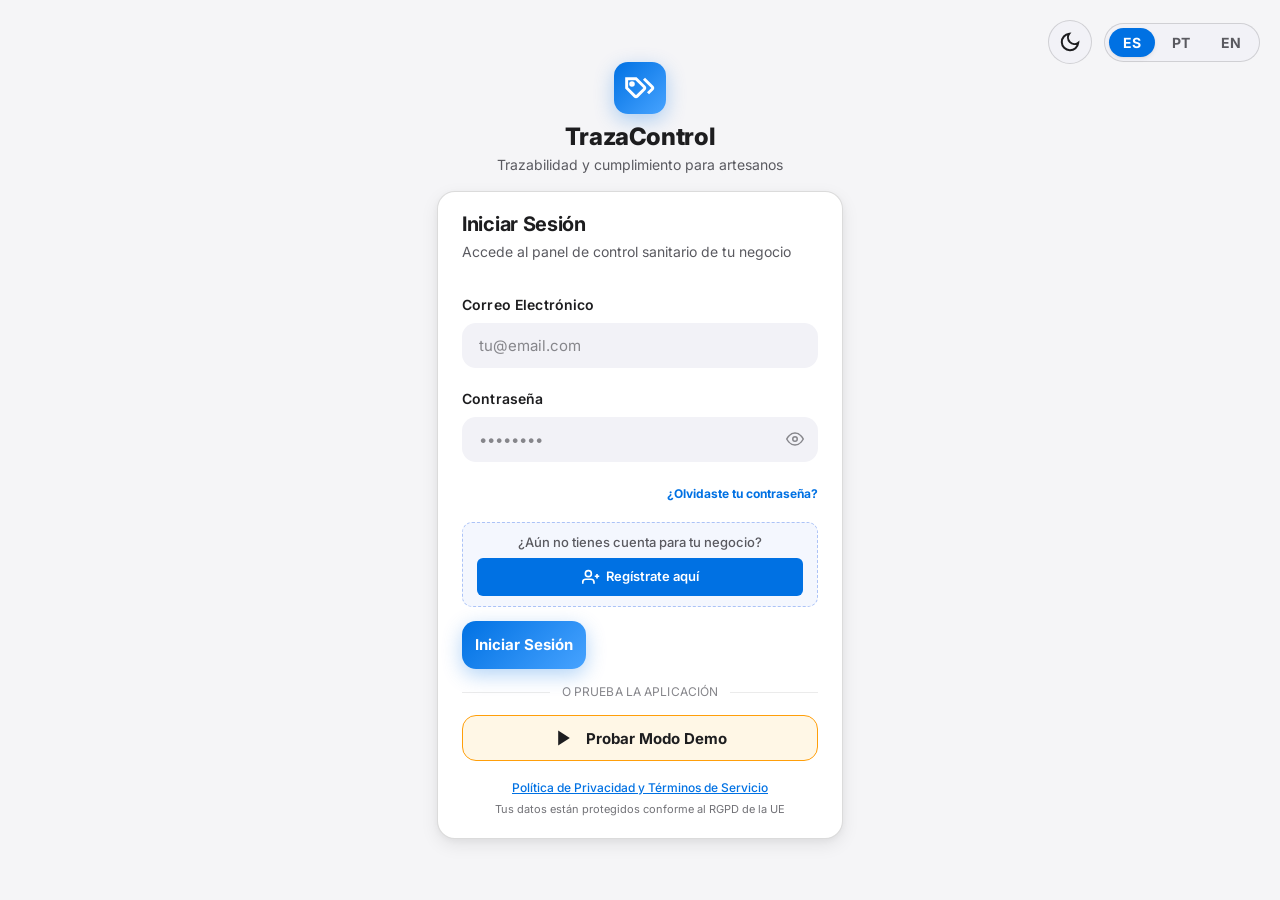
==== commit 2148d4a8: "Add Privacy Policy and Terms of Service modal with simultaneous translation" ====
--- a/public/index.html
+++ b/public/index.html
@@ -115,6 +115,12 @@
                     </svg>
                     <span data-i18n="auth.try_demo">Probar Modo Demo</span>
                 </button>
+
+                <!-- Privacy Policy & Terms of Service Footer -->
+                <div class="auth-legal-footer" style="margin-top: 18px; text-align: center; font-size: 12px; color: var(--text-tertiary); line-height: 1.5;">
+                    <a href="javascript:void(0)" onclick="Utils.openModal('legal-modal')" style="color: var(--primary); text-decoration: underline; cursor: pointer; font-weight: 500;" data-i18n="auth.privacy_terms_link">Política de Privacidad y Términos de Servicio</a>
+                    <div style="font-size: 11px; opacity: 0.85; margin-top: 4px; color: var(--text-secondary);" data-i18n="auth.privacy_gdpr_note">Tus datos están protegidos conforme al RGPD de la UE</div>
+                </div>
             </div>
 
             <!-- Register Form Card -->
@@ -422,6 +428,39 @@
     </div>
 
     <!-- ============================================================
+         PRIVACY POLICY & TERMS OF SERVICE MODAL (RGPD / GDPR)
+         ============================================================ -->
+    <div id="legal-modal" class="modal-overlay hidden" onclick="if (event.target === this) Utils.closeModal('legal-modal')">
+        <div class="modal modal-lg">
+            <div class="modal-header">
+                <h3 data-i18n="auth.legal_title">Política de Privacidad y Términos de Servicio</h3>
+                <button type="button" class="modal-close" onclick="Utils.closeModal('legal-modal')" aria-label="Cerrar">&times;</button>
+            </div>
+            <div class="modal-body" style="font-size: 13.5px; line-height: 1.6; max-height: 65vh; overflow-y: auto;">
+                <div class="mb-4">
+                    <h4 style="color: var(--text-primary); font-size: 15px; margin-bottom: 6px; font-weight: 600;" data-i18n="auth.legal_rgpd_title">1. Protección de Datos y RGPD</h4>
+                    <p class="text-secondary" data-i18n="auth.legal_rgpd_text">En TrazaControl garantizamos la máxima seguridad y confidencialidad de la información de tu negocio. Todos los datos registrados (temperaturas, lotes, limpieza, proveedores y recetas) pertenecen exclusivamente a tu empresa y se almacenan de forma cifrada con aislamiento estricto (Row Level Security). Ningún tercero tiene acceso a tus datos.</p>
+                </div>
+                <div class="mb-4">
+                    <h4 style="color: var(--text-primary); font-size: 15px; margin-bottom: 6px; font-weight: 600;" data-i18n="auth.legal_purpose_title">2. Finalidad del Tratamiento</h4>
+                    <p class="text-secondary" data-i18n="auth.legal_purpose_text">El tratamiento de los datos se realiza exclusivamente para facilitar el autocontrol sanitario (APPCC) y el cumplimiento de las normativas vigentes (Reglamento CE 178/2002 y Reglamento CE 852/2004) exigidas por las autoridades sanitarias.</p>
+                </div>
+                <div class="mb-4">
+                    <h4 style="color: var(--text-primary); font-size: 15px; margin-bottom: 6px; font-weight: 600;" data-i18n="auth.legal_offline_title">3. Datos Locales y Funcionamiento Offline</h4>
+                    <p class="text-secondary" data-i18n="auth.legal_offline_text">La aplicación permite el registro sin cobertura en cámaras o secaderos mediante almacenamiento seguro local (IndexedDB) en tu dispositivo. Los datos se sincronizan con la nube tan pronto como se restablece la conexión.</p>
+                </div>
+                <div>
+                    <h4 style="color: var(--text-primary); font-size: 15px; margin-bottom: 6px; font-weight: 600;" data-i18n="auth.legal_rights_title">4. Tus Derechos</h4>
+                    <p class="text-secondary" data-i18n="auth.legal_rights_text">Conforme a la normativa europea de protección de datos, puedes solicitar en cualquier momento la exportación, rectificación o eliminación total de tu cuenta y todos sus registros asociados sin penalización alguna.</p>
+                </div>
+            </div>
+            <div class="modal-footer" style="padding: 12px 20px; display: flex; justify-content: flex-end;">
+                <button type="button" class="btn btn-primary" onclick="Utils.closeModal('legal-modal')" data-i18n="auth.close_legal">Entendido y Cerrar</button>
+            </div>
+        </div>
+    </div>
+
+    <!-- ============================================================
          SCRIPTS: Core Libraries & Modules (Loaded in dependency order)
          ============================================================ -->
     <!-- 0. Supabase Backend SDK (Local Vendor Bundle) & Configuration -->
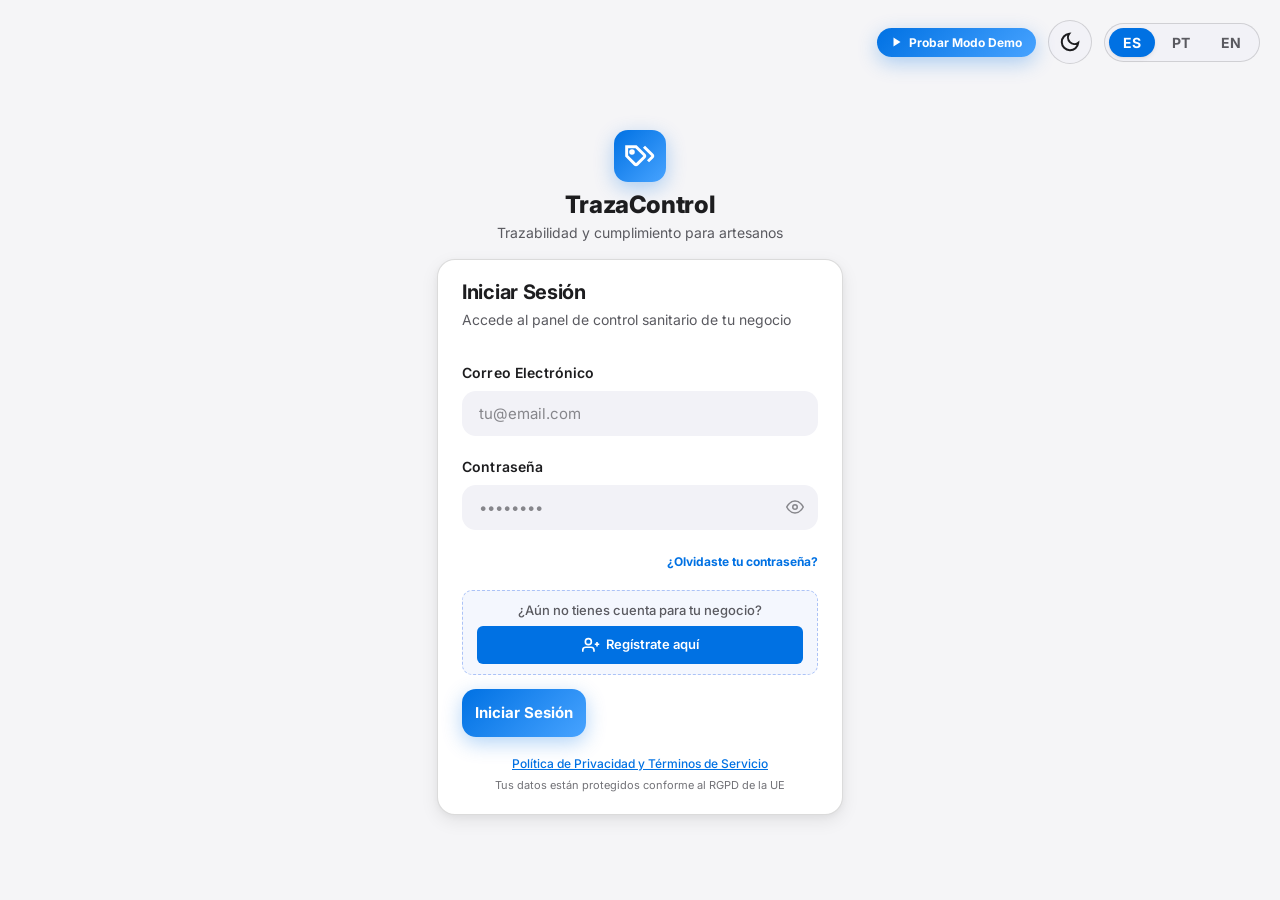
==== commit 12ed55dd: "Fix registro/redirect email, duplicados por listeners, layout login PC, demo arriba, estado inicial " ====
--- a/public/index.html
+++ b/public/index.html
@@ -2,11 +2,38 @@
 <html lang="es">
 <head>
     <meta charset="UTF-8">
-    <meta name="viewport" content="width=device-width, initial-scale=1.0, maximum-scale=1.0, user-scalable=no, viewport-fit=cover">
+    <meta name="viewport" content="width=device-width, initial-scale=1.0, maximum-scale=5.0, viewport-fit=cover">
     <meta name="description" content="TrazaControl — Sistema Integral de Trazabilidad, APPCC y Seguridad Alimentaria para Pequeños Negocios y Artesanos Locales">
     <meta name="theme-color" content="#0071e3">
     <meta name="apple-mobile-web-app-capable" content="yes">
     <meta name="apple-mobile-web-app-status-bar-style" content="default">
+    <meta name="application-name" content="TrazaControl">
+    <meta name="robots" content="index, follow">
+
+    <!-- Open Graph / Identity Metadata (Protects Against Phishing False Positives) -->
+    <meta property="og:type" content="website">
+    <meta property="og:site_name" content="TrazaControl">
+    <meta property="og:title" content="TrazaControl — Gestión Sanitaria y Trazabilidad">
+    <meta property="og:description" content="Sistema Integral de Trazabilidad, APPCC y Seguridad Alimentaria para Pequeños Negocios y Artesanos Locales">
+    <meta property="og:locale" content="es_ES">
+
+    <!-- Favicon & Touch Icons -->
+    <link rel="icon" type="image/svg+xml" href="data:image/svg+xml,%3Csvg xmlns='http://www.w3.org/2000/svg' viewBox='0 0 100 100'%3E%3Crect width='100' height='100' rx='22' fill='%230071e3'/%3E%3Cpath d='M25 50 L42 67 L75 33' stroke='white' stroke-width='10' fill='none' stroke-linecap='round' stroke-linejoin='round'/%3E%3C/svg%3E">
+    <link rel="apple-touch-icon" href="data:image/svg+xml,%3Csvg xmlns='http://www.w3.org/2000/svg' viewBox='0 0 100 100'%3E%3Crect width='100' height='100' rx='22' fill='%230071e3'/%3E%3Cpath d='M25 50 L42 67 L75 33' stroke='white' stroke-width='10' fill='none' stroke-linecap='round' stroke-linejoin='round'/%3E%3C/svg%3E">
+
+    <!-- Schema.org SoftwareApplication (Signals Verified Web Application to Search Engine Crawlers) -->
+    <script type="application/ld+json">
+    {
+      "@context": "https://schema.org",
+      "@type": "WebApplication",
+      "name": "TrazaControl",
+      "applicationCategory": "BusinessApplication",
+      "operatingSystem": "All modern browsers",
+      "description": "Sistema Integral de Trazabilidad, APPCC y Seguridad Alimentaria para Pequeños Negocios y Artesanos Locales.",
+      "browserRequirements": "Requires JavaScript. Requires HTML5."
+    }
+    </script>
+
     <title>TrazaControl — Gestión Sanitaria y Trazabilidad</title>
 
     <!-- Google Fonts: Inter -->
@@ -16,11 +43,11 @@
     <link rel="manifest" href="manifest.json">
 
     <!-- CSS Design System -->
-    <link rel="stylesheet" href="css/main.css?v=20260925_SECURE_AUTH_V2">
-    <link rel="stylesheet" href="css/animations.css?v=20260925_SECURE_AUTH_V2">
-    <link rel="stylesheet" href="css/components.css?v=20260925_SECURE_AUTH_V2">
-    <link rel="stylesheet" href="css/layout.css?v=20260925_SECURE_AUTH_V2">
-    <link rel="stylesheet" href="css/modules.css?v=20260925_SECURE_AUTH_V2">
+    <link rel="stylesheet" href="css/main.css?v=20261004_FIX">
+    <link rel="stylesheet" href="css/animations.css?v=20261004_FIX">
+    <link rel="stylesheet" href="css/components.css?v=20261004_FIX">
+    <link rel="stylesheet" href="css/layout.css?v=20261004_FIX">
+    <link rel="stylesheet" href="css/modules.css?v=20261004_FIX">
 </head>
 <body>
 
@@ -32,9 +59,13 @@
     <!-- ============================================================
          AUTH SCREEN (Login / Registration / Demo Entry)
          ============================================================ -->
-    <div id="auth-screen" class="auth-screen">
+    <div id="auth-screen" class="auth-screen active">
         <!-- Floating Language Selector & Theme Toggle on Auth Screen -->
         <div class="auth-top-bar">
+            <button type="button" id="demo-btn" class="demo-btn-top ripple-container" aria-label="Probar Modo Demo">
+                <svg viewBox="0 0 24 24" fill="currentColor" width="12" height="12"><polygon points="5 3 19 12 5 21 5 3"/></svg>
+                <span data-i18n="auth.try_demo">Probar Demo</span>
+            </button>
             <button class="theme-toggle-btn" id="auth-theme-toggle-btn" title="Modo Oscuro / Claro" aria-label="Cambiar tema">
                 <svg viewBox="0 0 24 24" fill="none" stroke="currentColor" stroke-width="2.2"><path d="M21 12.79A9 9 0 1111.21 3 7 7 0 0021 12.79z"/></svg>
             </button>
@@ -65,16 +96,16 @@
 
                 <div id="login-error" class="form-error mb-4" style="text-align: center;"></div>
 
-                <form id="login-form">
+                <form id="login-form" method="post" action="javascript:void(0);" onsubmit="return false;" autocomplete="on">
                     <div class="form-group">
                         <label class="form-label" data-i18n="auth.email">Correo Electrónico</label>
-                        <input type="email" id="login-email" class="form-input" placeholder="tu@email.com" required autocomplete="username">
+                        <input type="email" id="login-email" name="email" class="form-input" placeholder="tu@email.com" required autocomplete="username" autocapitalize="none" autocorrect="off" spellcheck="false">
                     </div>
 
                     <div class="form-group">
                         <label class="form-label" data-i18n="auth.password">Contraseña</label>
                         <div class="password-wrapper">
-                            <input type="password" id="login-password" class="form-input" placeholder="••••••••" required autocomplete="current-password">
+                            <input type="password" id="login-password" name="password" class="form-input" placeholder="••••••••" required autocomplete="current-password" autocapitalize="none" autocorrect="off" spellcheck="false">
                             <button type="button" class="password-toggle-btn" onclick="Utils.togglePasswordVisibility('login-password', this)" title="Mostrar / Ocultar contraseña" aria-label="Mostrar u ocultar contraseña">
                                 <svg viewBox="0 0 24 24" fill="none" stroke="currentColor" stroke-width="2"><path d="M1 12s4-8 11-8 11 8 11 8-4 8-11 8-11-8-11-8z"/><circle cx="12" cy="12" r="3"/></svg>
                             </button>
@@ -104,18 +135,6 @@
                     </button>
                 </form>
 
-                <div class="auth-divider">
-                    <span data-i18n="auth.or_try_demo">O prueba la aplicación</span>
-                </div>
-
-                <!-- One-click Demo Access -->
-                <button type="button" id="demo-btn" class="demo-btn ripple-container">
-                    <svg viewBox="0 0 24 24" fill="currentColor">
-                        <polygon points="5 3 19 12 5 21 5 3"/>
-                    </svg>
-                    <span data-i18n="auth.try_demo">Probar Modo Demo</span>
-                </button>
-
                 <!-- Privacy Policy & Terms of Service Footer -->
                 <div class="auth-legal-footer" style="margin-top: 18px; text-align: center; font-size: 12px; color: var(--text-tertiary); line-height: 1.5;">
                     <a href="javascript:void(0)" onclick="Utils.openModal('legal-modal')" style="color: var(--primary); text-decoration: underline; cursor: pointer; font-weight: 500;" data-i18n="auth.privacy_terms_link">Política de Privacidad y Términos de Servicio</a>
@@ -125,12 +144,12 @@
 
             <!-- Register Form Card -->
             <div id="register-form-container" class="auth-card hidden">
-                <h2 data-i18n="auth.register_title">Registrar Negocio en Supabase</h2>
+                <h2 data-i18n="auth.register_title">Registrar mi Negocio</h2>
                 <p class="auth-subtitle" data-i18n="auth.register_subtitle">Configura el control sanitario para tu obrador, fábrica o tienda</p>
 
                 <div id="register-error" class="form-error mb-4" style="text-align: center;"></div>
 
-                <form id="register-form">
+                <form id="register-form" method="post" action="javascript:void(0);" onsubmit="return false;" autocomplete="on">
                     <div class="form-group">
                         <label class="form-label" data-i18n="auth.business_name">Nombre del Negocio / Razón Social</label>
                         <input type="text" id="register-business" class="form-input" placeholder="Ej: Panadería El Obrador / Embutidos Sierra" required>
@@ -195,7 +214,7 @@
                     </div>
 
                     <button type="submit" class="btn btn-primary btn-block ripple-container" style="padding: 13px; font-size: 15px;" data-i18n="auth.register_btn">
-                        Guardar Datos en Supabase y Comenzar
+                        Crear cuenta y comenzar
                     </button>
                 </form>
 
@@ -213,10 +232,10 @@
                 <div id="forgot-error" class="form-error mb-4" style="text-align: center;"></div>
                 <div id="forgot-success" class="alert alert-success mb-4 hidden" style="padding: 12px; font-size: 13px; border-radius: 8px; text-align: center;"></div>
 
-                <form id="forgot-form">
+                <form id="forgot-form" method="post" action="javascript:void(0);" onsubmit="return false;" autocomplete="on">
                     <div class="form-group">
                         <label class="form-label" data-i18n="auth.email">Correo Electrónico</label>
-                        <input type="email" id="forgot-email" class="form-input" placeholder="tu@email.com" required autocomplete="username">
+                        <input type="email" id="forgot-email" name="email" class="form-input" placeholder="tu@email.com" required autocomplete="username" autocapitalize="none" autocorrect="off" spellcheck="false">
                     </div>
 
                     <button type="submit" class="btn btn-primary btn-block ripple-container" style="padding: 13px; font-size: 15px;" data-i18n="auth.send_recovery_btn">
@@ -293,7 +312,7 @@
 
                 <div class="top-header-right">
                     <!-- Connection & Offline Sync Status Pill -->
-                    <div id="connection-status-badge" class="connection-status-badge online" title="Estado de conexión con Supabase. Haz clic para sincronizar">
+                    <div id="connection-status-badge" class="connection-status-badge online" title="Estado de conexión. Haz clic para sincronizar">
                         <span class="status-indicator-dot"></span>
                         <span class="status-text" id="connection-status-text" data-i18n="app.online">En línea</span>
                         <button type="button" id="manual-sync-btn" class="manual-sync-btn hidden" title="Sincronizar ahora con la nube" aria-label="Sincronizar">
@@ -479,7 +498,7 @@
     <script src="js/i18n.js?v=20260925_OFFLINE_V1"></script>
 
     <!-- 4. User Authentication & Session Engine -->
-    <script src="js/auth.js?v=20260925_OFFLINE_V1"></script>
+    <script src="js/auth.js?v=20261004_FIX"></script>
 
     <!-- 6. Demo Dataset Generator -->
     <script src="js/demo-data.js?v=20260925_OFFLINE_V1"></script>
@@ -499,6 +518,7 @@
     <script src="js/modules/reports.js?v=20260925_OFFLINE_V1"></script>
 
     <!-- 8. Master Application Orchestrator & Router -->
-    <script src="js/app.js?v=20260925_OFFLINE_V1"></script>
+    <script src="js/tour.js?v=20261004_TOUR"></script>
+    <script src="js/app.js?v=20261004_FIX"></script>
 </body>
 </html>
--- a/public/css/components.css
+++ b/public/css/components.css
@@ -1256,3 +1256,22 @@
     top: 0;
     z-index: var(--z-sticky);
 }
+
+/* ============================================================
+   Onboarding Tour
+   ============================================================ */
+.tour-overlay { position: fixed; inset: 0; z-index: 9998; background: transparent; }
+.tour-overlay.tour-dim { background: rgba(8, 12, 24, 0.62); }
+.tour-spot { position: fixed; display: none; border-radius: 12px; box-shadow: 0 0 0 9999px rgba(8, 12, 24, 0.62), 0 0 0 3px var(--primary); transition: all .25s ease; pointer-events: none; }
+.tour-pop { position: fixed; z-index: 9999; background: var(--bg-card, #fff); color: var(--text-primary); border-radius: 14px; padding: 18px; box-shadow: 0 20px 50px rgba(0,0,0,.35); border: 1px solid var(--border-color, rgba(128,128,128,.25)); animation: tourIn .25s ease; }
+.tour-step { font-size: 11px; font-weight: 700; color: var(--primary); text-transform: uppercase; letter-spacing: .06em; margin-bottom: 6px; }
+.tour-title { margin: 0 0 6px; font-size: 16px; font-weight: 800; }
+.tour-text { margin: 0 0 14px; font-size: 13.5px; line-height: 1.5; color: var(--text-secondary); }
+.tour-actions { display: flex; align-items: center; gap: 8px; }
+.tour-spacer { flex: 1; }
+.tour-actions button { border: none; cursor: pointer; border-radius: 8px; padding: 8px 14px; font-size: 13px; font-weight: 600; }
+.tour-next { background: var(--primary); color: #fff; }
+.tour-prev { background: rgba(128,128,128,.15); color: var(--text-primary); }
+.tour-skip { background: transparent; color: var(--text-tertiary); padding-left: 0 !important; }
+@keyframes tourIn { from { opacity: 0; } to { opacity: 1; } }
+
--- a/public/css/layout.css
+++ b/public/css/layout.css
@@ -9,9 +9,12 @@
 .app-container {
     display: none;
     height: 100vh;
+    height: 100dvh;
     width: 100vw;
+    max-width: 100vw;
     background: var(--bg-primary);
     overflow: hidden;
+    position: relative;
 }
 
 .app-container.active {
@@ -404,7 +407,7 @@
 
 /* Top Header */
 .top-header {
-    height: var(--header-height);
+    min-height: var(--header-height);
     background: var(--bg-glass-strong);
     backdrop-filter: blur(24px);
     -webkit-backdrop-filter: blur(24px);
@@ -412,11 +415,12 @@
     display: flex;
     align-items: center;
     justify-content: space-between;
-    padding: 0 var(--space-8);
+    padding: max(0px, env(safe-area-inset-top, 0px)) max(var(--space-8), env(safe-area-inset-right, 0px)) 0 max(var(--space-8), env(safe-area-inset-left, 0px));
     position: sticky;
     top: 0;
     z-index: var(--z-sticky);
     flex-shrink: 0;
+    box-sizing: border-box;
 }
 
 .top-header-left {
@@ -672,16 +676,45 @@
    ============================================================ */
 .auth-screen {
     display: none;
-    min-height: 100vh;
+    height: 100vh;
+    height: 100dvh;
     background: var(--bg-primary);
     overflow-y: auto;
+    overflow-x: hidden;
+    -webkit-overflow-scrolling: touch;
 }
 
 .auth-screen.active {
     display: flex;
-    align-items: center;
+    align-items: flex-start;
     justify-content: center;
-    padding: var(--space-3);
+    padding: 56px var(--space-3) var(--space-3);
+}
+
+.demo-btn-top {
+    display: inline-flex;
+    align-items: center;
+    gap: 6px;
+    padding: 7px 14px;
+    border: none;
+    border-radius: 999px;
+    background: var(--primary-gradient, var(--primary));
+    color: #fff;
+    font-size: 12px;
+    font-weight: 700;
+    cursor: pointer;
+    box-shadow: var(--shadow-primary);
+    white-space: nowrap;
+    transition: transform .15s ease, box-shadow .15s ease;
+}
+
+.demo-btn-top:hover {
+    transform: translateY(-1px);
+}
+
+@media (max-height: 800px) and (min-width: 769px) {
+    .auth-logo { margin-bottom: var(--space-2); }
+    .auth-logo-icon { width: 40px; height: 40px; }
 }
 
 .auth-container {
@@ -825,6 +858,11 @@
     display: flex;
     align-items: center;
     gap: var(--space-3);
+}
+
+@media (max-width: 520px) {
+    .auth-top-bar { top: 10px; right: 10px; gap: 6px; }
+    .auth-screen.active { padding-top: 60px; }
 }
 
 /* ============================================================
@@ -1034,43 +1072,104 @@
 
 @media (max-width: 640px) {
     .top-header {
-        padding: 0 var(--space-3);
-        height: 56px;
+        /* Always clear mobile address bar, notch, and status bar */
+        padding-top: max(10px, env(safe-area-inset-top, 0px));
+        padding-bottom: 8px;
+        padding-left: max(var(--space-2), env(safe-area-inset-left, 0px));
+        padding-right: max(var(--space-2), env(safe-area-inset-right, 0px));
+        min-height: calc(56px + max(0px, env(safe-area-inset-top, 0px)));
+        height: auto;
+        gap: 2px;
+        box-sizing: border-box;
+        position: sticky;
+        top: 0;
+        z-index: 1050;
     }
 
     .page-title {
-        font-size: var(--text-base);
+        font-size: 13px;
         font-weight: 700;
-        max-width: 130px;
+        max-width: 90px;
         white-space: nowrap;
         overflow: hidden;
         text-overflow: ellipsis;
     }
 
     .top-header-left {
-        gap: var(--space-2);
+        gap: var(--space-1);
+        flex-shrink: 0;
+        align-items: center;
     }
 
     .top-header-right {
-        gap: 4px;
+        gap: 3px;
+        flex-shrink: 0;
+        align-items: center;
+    }
+
+    /* All top-header buttons must be responsive, fully clickable, and elevated above overlays */
+    .top-header button,
+    .mobile-menu-btn,
+    .theme-toggle-btn,
+    .header-logout-btn,
+    .lang-btn,
+    .notification-btn,
+    .connection-status-badge {
+        touch-action: manipulation;
+        -webkit-tap-highlight-color: transparent;
+        pointer-events: auto !important;
+        cursor: pointer;
+        position: relative;
+        z-index: 1060;
+    }
+
+    /* Hide the status text on mobile — only keep the colored dot */
+    .connection-status-badge .status-text {
+        display: none;
+    }
+
+    .connection-status-badge {
+        padding: 4px 6px;
+        gap: 0;
+        min-width: auto;
     }
 
     .lang-selector {
         padding: 2px;
-        gap: 2px;
+        gap: 1px;
     }
 
     .lang-btn {
-        padding: 4px 6px;
-        font-size: 10px;
-        min-width: 26px;
-        height: 28px;
+        padding: 3px 5px;
+        font-size: 9px;
+        min-width: 22px;
+        height: 24px;
     }
 
     .theme-toggle-btn {
-        width: 34px;
-        height: 34px;
-        padding: 6px;
+        width: 32px;
+        height: 32px;
+        padding: 5px;
+    }
+
+    .theme-toggle-btn svg {
+        width: 18px;
+        height: 18px;
+    }
+
+    .notification-btn {
+        width: 32px;
+        height: 32px;
+    }
+
+    .notification-btn svg {
+        width: 18px;
+        height: 18px;
+    }
+
+    .mobile-menu-btn {
+        width: 38px;
+        height: 38px;
     }
 
     .auth-container {
@@ -1131,8 +1230,13 @@
    ============================================================ */
 @media (orientation: landscape) and (max-height: 600px) {
     .top-header {
-        height: 48px !important;
-        padding: 0 var(--space-4) !important;
+        min-height: calc(48px + max(0px, env(safe-area-inset-top, 0px))) !important;
+        height: auto !important;
+        padding-top: max(4px, env(safe-area-inset-top, 0px)) !important;
+        padding-bottom: 4px !important;
+        padding-left: max(var(--space-4), env(safe-area-inset-left, 0px)) !important;
+        padding-right: max(var(--space-4), env(safe-area-inset-right, 0px)) !important;
+        box-sizing: border-box !important;
     }
 
     .page-title {
